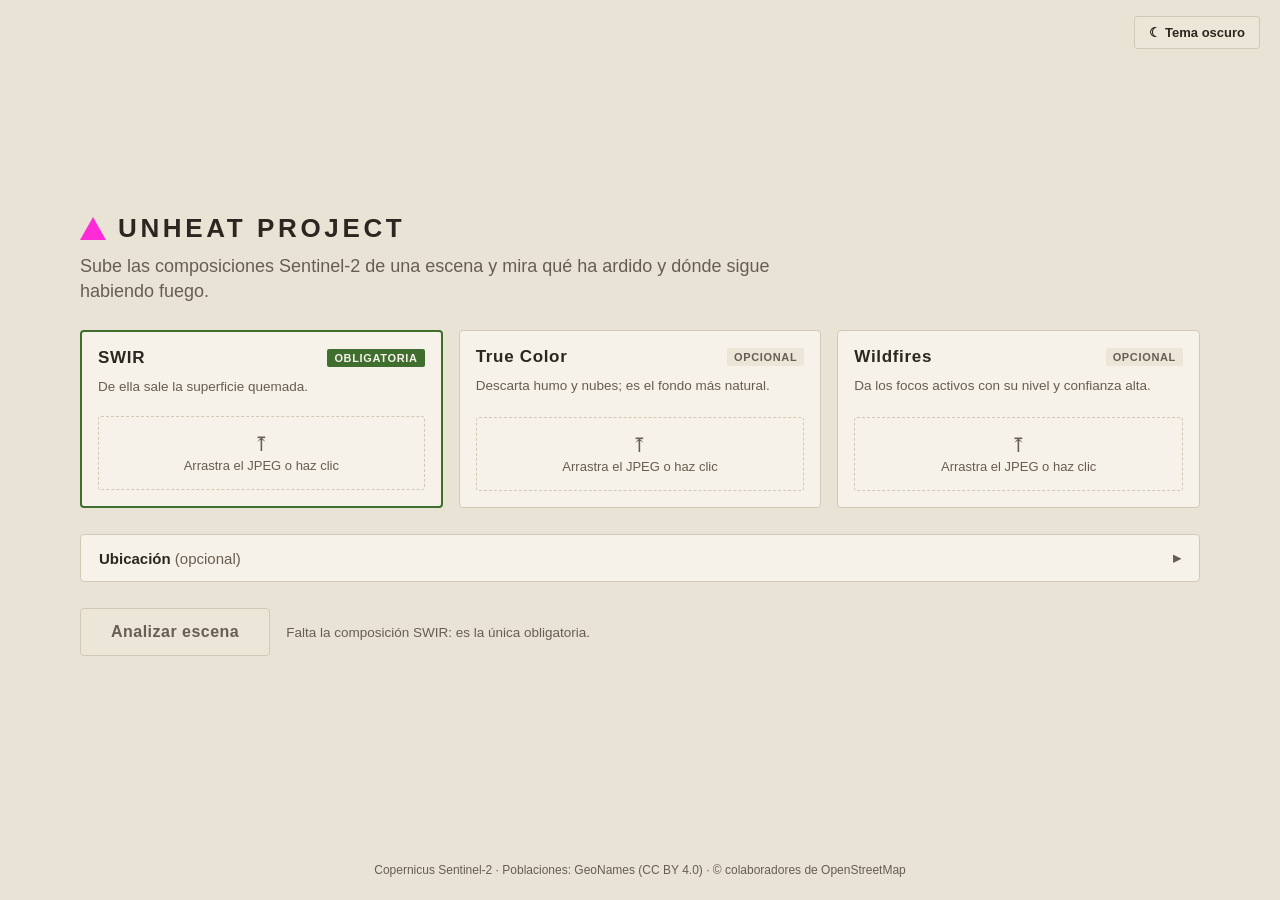
==== web/index.html @ 808d86a8 "Nueva escena y Análisis en curso con el diseño (#33) Tarjetas de composición con arrastrar y soltar," ====
<!doctype html>
<html lang="es" data-theme="dark">
  <head>
    <meta charset="utf-8" />
    <meta name="viewport" content="width=device-width, initial-scale=1" />
    <title>Unheat Project</title>
    <script>
      // Antes de pintar nada, para no dar un fogonazo del tema equivocado: el tema guardado
      // o, en la primera visita, el del sistema. theme.js lo cambia y lo recuerda.
      (function () {
        var theme = null;
        try {
          theme = localStorage.getItem("uh-theme");
        } catch (e) {}
        if (theme !== "light" && theme !== "dark") {
          theme = matchMedia("(prefers-color-scheme: light)").matches ? "light" : "dark";
        }
        document.documentElement.setAttribute("data-theme", theme);
      })();
    </script>
    <link rel="stylesheet" href="vendor/leaflet/leaflet.css" />
    <link rel="stylesheet" href="css/app.css" />
  </head>
  <body>
    <div id="app">
      <!-- ===== Nueva escena ===== -->
      <main id="screen-new" class="new">
        <div class="new__theme">
          <button type="button" class="btn" data-theme-toggle aria-label="Cambiar tema"></button>
        </div>
        <div class="new__col">
          <header>
            <div class="brand"><span class="brand__mark"></span><span class="brand__name">UNHEAT PROJECT</span></div>
            <p class="new__tagline">
              Sube las composiciones Sentinel‑2 de una escena y mira qué ha ardido y dónde sigue habiendo fuego.
            </p>
          </header>

          <form id="scene-form" class="new__form" novalidate>
            <section class="cards" aria-label="Composiciones">
              <div class="card-wrap" data-composite="swir">
                <div class="card card--req" role="button" tabindex="0" aria-describedby="card-swir-desc card-swir-error">
                  <div class="card__head"><span class="card__title">SWIR</span><span class="tag tag--req">Obligatoria</span></div>
                  <div id="card-swir-desc" class="card__desc">De ella sale la superficie quemada.</div>
                  <div class="card__drop"><span class="card__icon" aria-hidden="true">⤒</span><span>Arrastra el JPEG o haz clic</span></div>
                  <div class="card__file" hidden>
                    <img class="card__thumb" alt="" />
                    <div class="card__meta"><span class="card__name"></span><span class="card__size muted"></span></div>
                    <button type="button" class="btn btn--ghost card__remove">Quitar</button>
                  </div>
                </div>
                <input class="card__input" type="file" accept="image/*" tabindex="-1" aria-hidden="true" hidden />
                <div id="card-swir-error" class="field-error" hidden><b aria-hidden="true">✕</b><span></span></div>
              </div>
              <div class="card-wrap" data-composite="true_color">
                <div class="card" role="button" tabindex="0" aria-describedby="card-true_color-desc card-true_color-error">
                  <div class="card__head"><span class="card__title">True Color</span><span class="tag">Opcional</span></div>
                  <div id="card-true_color-desc" class="card__desc">Descarta humo y nubes; es el fondo más natural.</div>
                  <div class="card__drop"><span class="card__icon" aria-hidden="true">⤒</span><span>Arrastra el JPEG o haz clic</span></div>
                  <div class="card__file" hidden>
                    <img class="card__thumb" alt="" />
                    <div class="card__meta"><span class="card__name"></span><span class="card__size muted"></span></div>
                    <button type="button" class="btn btn--ghost card__remove">Quitar</button>
                  </div>
                </div>
                <input class="card__input" type="file" accept="image/*" tabindex="-1" aria-hidden="true" hidden />
                <div id="card-true_color-error" class="field-error" hidden><b aria-hidden="true">✕</b><span></span></div>
              </div>
              <div class="card-wrap" data-composite="wildfires">
                <div class="card" role="button" tabindex="0" aria-describedby="card-wildfires-desc card-wildfires-error">
                  <div class="card__head"><span class="card__title">Wildfires</span><span class="tag">Opcional</span></div>
                  <div id="card-wildfires-desc" class="card__desc">Da los focos activos con su nivel y confianza alta.</div>
                  <div class="card__drop"><span class="card__icon" aria-hidden="true">⤒</span><span>Arrastra el JPEG o haz clic</span></div>
                  <div class="card__file" hidden>
                    <img class="card__thumb" alt="" />
                    <div class="card__meta"><span class="card__name"></span><span class="card__size muted"></span></div>
                    <button type="button" class="btn btn--ghost card__remove">Quitar</button>
                  </div>
                </div>
                <input class="card__input" type="file" accept="image/*" tabindex="-1" aria-hidden="true" hidden />
                <div id="card-wildfires-error" class="field-error" hidden><b aria-hidden="true">✕</b><span></span></div>
              </div>
            </section>

            <section class="loc">
              <button type="button" id="loc-toggle" class="loc__toggle" aria-expanded="false" aria-controls="loc-body">
                <span>Ubicación <span class="muted loc__opt">(opcional)</span></span><span class="muted" aria-hidden="true">▸</span>
              </button>
              <div id="loc-body" class="loc__body" hidden>
                <div class="tabs" role="tablist" aria-label="Cómo aportar la ubicación">
                  <button type="button" id="loc-tab-geotiff" class="tab" role="tab" aria-selected="true" aria-controls="loc-geotiff" data-loc-tab="geotiff">Archivo GeoTIFF</button>
                  <button type="button" id="loc-tab-coords" class="tab" role="tab" aria-selected="false" aria-controls="loc-coords" tabindex="-1" data-loc-tab="coords">Coordenadas</button>
                </div>
                <div id="loc-geotiff" class="loc__tif" role="tabpanel" aria-labelledby="loc-tab-geotiff">
                  <div class="loc__row">
                    <button type="button" id="geotiff-pick" class="btn">Elegir archivo .tif</button>
                    <span id="geotiff-name" class="mono muted loc__file">Ningún archivo seleccionado</span>
                    <button type="button" id="geotiff-remove" class="btn btn--ghost" hidden>Quitar</button>
                    <input id="field-geotiff" name="geotiff" type="file" accept=".tif,.tiff,image/tiff" tabindex="-1" aria-hidden="true" hidden />
                  </div>
                  <div class="muted">El GeoTIFF del Copernicus Browser trae las coordenadas de la escena: se leen solas.</div>
                </div>
                <div id="loc-coords" class="loc__coords" role="tabpanel" aria-labelledby="loc-tab-coords" hidden>
                  <div class="rose">
                    <div></div>
                    <label>Norte (°)<input id="field-north" name="north" type="text" inputmode="decimal" autocomplete="off" spellcheck="false" aria-describedby="coord-error" /></label>
                    <div></div>
                    <label>Oeste (°)<input id="field-west" name="west" type="text" inputmode="decimal" autocomplete="off" spellcheck="false" aria-describedby="coord-error" /></label>
                    <div class="rose__box">escena</div>
                    <label>Este (°)<input id="field-east" name="east" type="text" inputmode="decimal" autocomplete="off" spellcheck="false" aria-describedby="coord-error" /></label>
                    <div></div>
                    <label>Sur (°)<input id="field-south" name="south" type="text" inputmode="decimal" autocomplete="off" spellcheck="false" aria-describedby="coord-error" /></label>
                    <div></div>
                  </div>
                  <div class="loc__help">
                    <div>WGS84, en grados decimales. Los JPEG no traen coordenadas; sin ellas también se puede analizar y situar la escena en el mapa después.</div>
                    <div id="coord-error" class="field-error" hidden><b aria-hidden="true">✕</b><span></span></div>
                  </div>
                </div>
              </div>
            </section>

            <div class="new__go">
              <div id="error" class="server-error" role="alert" hidden><b aria-hidden="true">✕</b><span></span></div>
              <div class="go">
                <button type="submit" id="analyse-button" class="btn btn--primary" disabled>Analizar escena</button>
                <span id="analyse-hint" class="muted">Falta la composición SWIR: es la única obligatoria.</span>
              </div>
            </div>
          </form>
        </div>
        <footer class="new__foot">
          Copernicus Sentinel‑2 · Poblaciones: GeoNames (CC BY 4.0) · © colaboradores de OpenStreetMap
        </footer>
      </main>

      <!-- ===== Análisis en curso ===== -->
      <main id="screen-load" class="load" role="status" hidden>
        <div class="brand"><span class="brand__mark"></span><span class="brand__name">UNHEAT PROJECT</span></div>
        <div class="load__box">
          <div class="load__title">
            <span id="progress-text"></span>
            <span id="progress-percent" class="mono"></span>
          </div>
          <div class="bar"><div id="progress-bar" class="bar__fill"></div></div>
          <div id="progress-note" class="muted" hidden>Puede tardar en imágenes grandes.</div>
        </div>
      </main>

      <!-- ===== Espacio de trabajo ===== -->
      <div id="screen-work" class="workspace" hidden>
        <header class="top">
          <div class="brand brand--sm"><span class="brand__mark"></span><span class="brand__name">UNHEAT PROJECT</span></div>
          <div id="scene-chips" class="chips" aria-label="Escena"></div>
          <button type="button" class="btn" data-theme-toggle aria-label="Cambiar tema"></button>
          <button type="button" id="new-scene" class="btn btn--outline">Nueva escena</button>
        </header>

        <div class="work">
          <div class="map">
            <div id="map" role="application" aria-label="Escena con las capas del análisis"></div>

            <section id="fit-panel" class="fit-panel" aria-labelledby="fit-title" hidden>
              <h2 id="fit-title">MODO ENCAJE</h2>
              <p>
                Arrastra el punto central para mover la imagen y las esquinas para estirarla, hasta que ríos y carreteras coincidan con el mapa.
              </p>
              <label for="fit-opacity">
                <span>Opacidad de la imagen SWIR</span>
                <input id="fit-opacity" type="range" min="10" max="100" value="55" />
              </label>
              <div class="fit-panel__btns">
                <button type="button" id="fit-done" class="btn btn--primary">Listo</button>
                <button type="button" id="fit-cancel" class="btn">Cancelar</button>
              </div>
            </section>

            <!-- Provisional: la ventana flotante «Fondo y capas» llega en su propio ticket. -->
            <section id="map-controls" class="float" aria-label="Fondo y capas">
              <div class="float__head"><span>Fondo y capas</span></div>
              <div class="float__body">
                <fieldset id="background-controls">
                  <legend class="float__label">Fondo</legend>
                </fieldset>

                <fieldset id="layer-controls">
                  <legend class="float__label">Capas</legend>
                </fieldset>

                <!-- Cada capa se distingue por color y por forma, nunca por rojo frente a verde. -->
                <ul class="legend" aria-label="Leyenda del visor">
                  <li><span class="swatch affected" aria-hidden="true"></span> Quemado · afectado</li>
                  <li><span class="swatch severely-affected" aria-hidden="true"></span> Quemado · muy afectado</li>
                  <li><span class="swatch perimeter" aria-hidden="true"></span> Perímetro</li>
                  <li>
                    <svg viewBox="0 0 12 12" width="16" height="16" aria-hidden="true">
                      <polygon points="6,0.7 11.3,11.3 0.7,11.3" fill="#ffa600" stroke="#ffa600" stroke-width="1.2" />
                    </svg>
                    Foco activo (Wildfires; más grande y oscuro, más nivel)
                  </li>
                  <li>
                    <svg viewBox="0 0 12 12" width="16" height="16" aria-hidden="true">
                      <polygon points="6,0.7 11.3,11.3 0.7,11.3" fill="none" stroke="#9bb4cc" stroke-width="2" stroke-dasharray="2 1.5" />
                    </svg>
                    Foco activo estimado desde la SWIR
                  </li>
                </ul>
              </div>
            </section>

            <p id="status" class="sr-only" aria-live="polite"></p>
          </div>

          <!-- Provisional: las pestañas Resumen / Zonas / Poblaciones llegan en sus tickets. -->
          <aside id="results" class="side" aria-label="Resultados">
            <div class="side__body">
              <div id="work-error" class="server-error" role="alert" hidden></div>

              <section class="res" aria-labelledby="summary-title">
                <h2 id="summary-title">Resumen de la escena</h2>
                <div id="georef-offer" class="geo-note" hidden>
                  <div>Las cifras están en píxeles. Sitúa la escena en el mapa para obtener hectáreas y poblaciones.</div>
                  <button type="button" id="fit-button" class="btn btn--primary">Situar en el mapa</button>
                </div>
                <div id="summary-facts"></div>
                <ul id="summary-warnings" class="notice" aria-label="Avisos" hidden></ul>
              </section>

              <section class="res" aria-labelledby="zones-title">
                <h2 id="zones-title">Zonas</h2>
                <p class="muted">Pasa el ratón por una zona del visor, o recórrelas aquí con las flechas del teclado.</p>
                <ul id="zone-list" class="zone-list" aria-labelledby="zones-title"></ul>
                <div id="zone-card" aria-live="polite"></div>
              </section>

              <section id="alerts-panel" class="res" aria-labelledby="alerts-title" hidden>
                <h2 id="alerts-title">Poblaciones cercanas y alertas</h2>
                <p id="alert-note" class="muted"></p>
                <ul id="alert-list" class="alert-list" aria-labelledby="alerts-title"></ul>
                <p class="muted">Datos de poblaciones: <a href="https://www.geonames.org/" target="_blank" rel="noopener noreferrer">GeoNames</a>, CC BY 4.0.</p>
              </section>
            </div>
          </aside>
        </div>
      </div>
    </div>

    <script src="vendor/leaflet/leaflet.js"></script>
    <script type="module" src="js/main.js"></script>
  </body>
</html>
---- web/vendor/leaflet/leaflet.css ----
/* required styles */

.leaflet-pane,
.leaflet-tile,
.leaflet-marker-icon,
.leaflet-marker-shadow,
.leaflet-tile-container,
.leaflet-pane > svg,
.leaflet-pane > canvas,
.leaflet-zoom-box,
.leaflet-image-layer,
.leaflet-layer {
	position: absolute;
	left: 0;
	top: 0;
	}
.leaflet-container {
	overflow: hidden;
	}
.leaflet-tile,
.leaflet-marker-icon,
.leaflet-marker-shadow {
	-webkit-user-select: none;
	   -moz-user-select: none;
	        user-select: none;
	  -webkit-user-drag: none;
	}
/* Prevents IE11 from highlighting tiles in blue */
.leaflet-tile::selection {
	background: transparent;
}
/* Safari renders non-retina tile on retina better with this, but Chrome is worse */
.leaflet-safari .leaflet-tile {
	image-rendering: -webkit-optimize-contrast;
	}
/* hack that prevents hw layers "stretching" when loading new tiles */
.leaflet-safari .leaflet-tile-container {
	width: 1600px;
	height: 1600px;
	-webkit-transform-origin: 0 0;
	}
.leaflet-marker-icon,
.leaflet-marker-shadow {
	display: block;
	}
/* .leaflet-container svg: reset svg max-width decleration shipped in Joomla! (joomla.org) 3.x */
/* .leaflet-container img: map is broken in FF if you have max-width: 100% on tiles */
.leaflet-container .leaflet-overlay-pane svg {
	max-width: none !important;
	max-height: none !important;
	}
.leaflet-container .leaflet-marker-pane img,
.leaflet-container .leaflet-shadow-pane img,
.leaflet-container .leaflet-tile-pane img,
.leaflet-container img.leaflet-image-layer,
.leaflet-container .leaflet-tile {
	max-width: none !important;
	max-height: none !important;
	width: auto;
	padding: 0;
	}

.leaflet-container img.leaflet-tile {
	/* See: https://bugs.chromium.org/p/chromium/issues/detail?id=600120 */
	mix-blend-mode: plus-lighter;
}

.leaflet-container.leaflet-touch-zoom {
	-ms-touch-action: pan-x pan-y;
	touch-action: pan-x pan-y;
	}
.leaflet-container.leaflet-touch-drag {
	-ms-touch-action: pinch-zoom;
	/* Fallback for FF which doesn't support pinch-zoom */
	touch-action: none;
	touch-action: pinch-zoom;
}
.leaflet-container.leaflet-touch-drag.leaflet-touch-zoom {
	-ms-touch-action: none;
	touch-action: none;
}
.leaflet-container {
	-webkit-tap-highlight-color: transparent;
}
.leaflet-container a {
	-webkit-tap-highlight-color: rgba(51, 181, 229, 0.4);
}
.leaflet-tile {
	filter: inherit;
	visibility: hidden;
	}
.leaflet-tile-loaded {
	visibility: inherit;
	}
.leaflet-zoom-box {
	width: 0;
	height: 0;
	-moz-box-sizing: border-box;
	     box-sizing: border-box;
	z-index: 800;
	}
/* workaround for https://bugzilla.mozilla.org/show_bug.cgi?id=888319 */
.leaflet-overlay-pane svg {
	-moz-user-select: none;
	}

.leaflet-pane         { z-index: 400; }

.leaflet-tile-pane    { z-index: 200; }
.leaflet-overlay-pane { z-index: 400; }
.leaflet-shadow-pane  { z-index: 500; }
.leaflet-marker-pane  { z-index: 600; }
.leaflet-tooltip-pane   { z-index: 650; }
.leaflet-popup-pane   { z-index: 700; }

.leaflet-map-pane canvas { z-index: 100; }
.leaflet-map-pane svg    { z-index: 200; }

.leaflet-vml-shape {
	width: 1px;
	height: 1px;
	}
.lvml {
	behavior: url(#default#VML);
	display: inline-block;
	position: absolute;
	}


/* control positioning */

.leaflet-control {
	position: relative;
	z-index: 800;
	pointer-events: visiblePainted; /* IE 9-10 doesn't have auto */
	pointer-events: auto;
	}
.leaflet-top,
.leaflet-bottom {
	position: absolute;
	z-index: 1000;
	pointer-events: none;
	}
.leaflet-top {
	top: 0;
	}
.leaflet-right {
	right: 0;
	}
.leaflet-bottom {
	bottom: 0;
	}
.leaflet-left {
	left: 0;
	}
.leaflet-control {
	float: left;
	clear: both;
	}
.leaflet-right .leaflet-control {
	float: right;
	}
.leaflet-top .leaflet-control {
	margin-top: 10px;
	}
.leaflet-bottom .leaflet-control {
	margin-bottom: 10px;
	}
.leaflet-left .leaflet-control {
	margin-left: 10px;
	}
.leaflet-right .leaflet-control {
	margin-right: 10px;
	}


/* zoom and fade animations */

.leaflet-fade-anim .leaflet-popup {
	opacity: 0;
	-webkit-transition: opacity 0.2s linear;
	   -moz-transition: opacity 0.2s linear;
	        transition: opacity 0.2s linear;
	}
.leaflet-fade-anim .leaflet-map-pane .leaflet-popup {
	opacity: 1;
	}
.leaflet-zoom-animated {
	-webkit-transform-origin: 0 0;
	    -ms-transform-origin: 0 0;
	        transform-origin: 0 0;
	}
svg.leaflet-zoom-animated {
	will-change: transform;
}

.leaflet-zoom-anim .leaflet-zoom-animated {
	-webkit-transition: -webkit-transform 0.25s cubic-bezier(0,0,0.25,1);
	   -moz-transition:    -moz-transform 0.25s cubic-bezier(0,0,0.25,1);
	        transition:         transform 0.25s cubic-bezier(0,0,0.25,1);
	}
.leaflet-zoom-anim .leaflet-tile,
.leaflet-pan-anim .leaflet-tile {
	-webkit-transition: none;
	   -moz-transition: none;
	        transition: none;
	}

.leaflet-zoom-anim .leaflet-zoom-hide {
	visibility: hidden;
	}


/* cursors */

.leaflet-interactive {
	cursor: pointer;
	}
.leaflet-grab {
	cursor: -webkit-grab;
	cursor:    -moz-grab;
	cursor:         grab;
	}
.leaflet-crosshair,
.leaflet-crosshair .leaflet-interactive {
	cursor: crosshair;
	}
.leaflet-popup-pane,
.leaflet-control {
	cursor: auto;
	}
.leaflet-dragging .leaflet-grab,
.leaflet-dragging .leaflet-grab .leaflet-interactive,
.leaflet-dragging .leaflet-marker-draggable {
	cursor: move;
	cursor: -webkit-grabbing;
	cursor:    -moz-grabbing;
	cursor:         grabbing;
	}

/* marker & overlays interactivity */
.leaflet-marker-icon,
.leaflet-marker-shadow,
.leaflet-image-layer,
.leaflet-pane > svg path,
.leaflet-tile-container {
	pointer-events: none;
	}

.leaflet-marker-icon.leaflet-interactive,
.leaflet-image-layer.leaflet-interactive,
.leaflet-pane > svg path.leaflet-interactive,
svg.leaflet-image-layer.leaflet-interactive path {
	pointer-events: visiblePainted; /* IE 9-10 doesn't have auto */
	pointer-events: auto;
	}

/* visual tweaks */

.leaflet-container {
	background: #ddd;
	outline-offset: 1px;
	}
.leaflet-container a {
	color: #0078A8;
	}
.leaflet-zoom-box {
	border: 2px dotted #38f;
	background: rgba(255,255,255,0.5);
	}


/* general typography */
.leaflet-container {
	font-family: "Helvetica Neue", Arial, Helvetica, sans-serif;
	font-size: 12px;
	font-size: 0.75rem;
	line-height: 1.5;
	}


/* general toolbar styles */

.leaflet-bar {
	box-shadow: 0 1px 5px rgba(0,0,0,0.65);
	border-radius: 4px;
	}
.leaflet-bar a {
	background-color: #fff;
	border-bottom: 1px solid #ccc;
	width: 26px;
	height: 26px;
	line-height: 26px;
	display: block;
	text-align: center;
	text-decoration: none;
	color: black;
	}
.leaflet-bar a,
.leaflet-control-layers-toggle {
	background-position: 50% 50%;
	background-repeat: no-repeat;
	display: block;
	}
.leaflet-bar a:hover,
.leaflet-bar a:focus {
	background-color: #f4f4f4;
	}
.leaflet-bar a:first-child {
	border-top-left-radius: 4px;
	border-top-right-radius: 4px;
	}
.leaflet-bar a:last-child {
	border-bottom-left-radius: 4px;
	border-bottom-right-radius: 4px;
	border-bottom: none;
	}
.leaflet-bar a.leaflet-disabled {
	cursor: default;
	background-color: #f4f4f4;
	color: #bbb;
	}

.leaflet-touch .leaflet-bar a {
	width: 30px;
	height: 30px;
	line-height: 30px;
	}
.leaflet-touch .leaflet-bar a:first-child {
	border-top-left-radius: 2px;
	border-top-right-radius: 2px;
	}
.leaflet-touch .leaflet-bar a:last-child {
	border-bottom-left-radius: 2px;
	border-bottom-right-radius: 2px;
	}

/* zoom control */

.leaflet-control-zoom-in,
.leaflet-control-zoom-out {
	font: bold 18px 'Lucida Console', Monaco, monospace;
	text-indent: 1px;
	}

.leaflet-touch .leaflet-control-zoom-in, .leaflet-touch .leaflet-control-zoom-out  {
	font-size: 22px;
	}


/* layers control */

.leaflet-control-layers {
	box-shadow: 0 1px 5px rgba(0,0,0,0.4);
	background: #fff;
	border-radius: 5px;
	}
.leaflet-control-layers-toggle {
	background-image: url(images/layers.png);
	width: 36px;
	height: 36px;
	}
.leaflet-retina .leaflet-control-layers-toggle {
	background-image: url(images/layers-2x.png);
	background-size: 26px 26px;
	}
.leaflet-touch .leaflet-control-layers-toggle {
	width: 44px;
	height: 44px;
	}
.leaflet-control-layers .leaflet-control-layers-list,
.leaflet-control-layers-expanded .leaflet-control-layers-toggle {
	display: none;
	}
.leaflet-control-layers-expanded .leaflet-control-layers-list {
	display: block;
	position: relative;
	}
.leaflet-control-layers-expanded {
	padding: 6px 10px 6px 6px;
	color: #333;
	background: #fff;
	}
.leaflet-control-layers-scrollbar {
	overflow-y: scroll;
	overflow-x: hidden;
	padding-right: 5px;
	}
.leaflet-control-layers-selector {
	margin-top: 2px;
	position: relative;
	top: 1px;
	}
.leaflet-control-layers label {
	display: block;
	font-size: 13px;
	font-size: 1.08333em;
	}
.leaflet-control-layers-separator {
	height: 0;
	border-top: 1px solid #ddd;
	margin: 5px -10px 5px -6px;
	}

/* Default icon URLs */
.leaflet-default-icon-path { /* used only in path-guessing heuristic, see L.Icon.Default */
	background-image: url(images/marker-icon.png);
	}


/* attribution and scale controls */

.leaflet-container .leaflet-control-attribution {
	background: #fff;
	background: rgba(255, 255, 255, 0.8);
	margin: 0;
	}
.leaflet-control-attribution,
.leaflet-control-scale-line {
	padding: 0 5px;
	color: #333;
	line-height: 1.4;
	}
.leaflet-control-attribution a {
	text-decoration: none;
	}
.leaflet-control-attribution a:hover,
.leaflet-control-attribution a:focus {
	text-decoration: underline;
	}
.leaflet-attribution-flag {
	display: inline !important;
	vertical-align: baseline !important;
	width: 1em;
	height: 0.6669em;
	}
.leaflet-left .leaflet-control-scale {
	margin-left: 5px;
	}
.leaflet-bottom .leaflet-control-scale {
	margin-bottom: 5px;
	}
.leaflet-control-scale-line {
	border: 2px solid #777;
	border-top: none;
	line-height: 1.1;
	padding: 2px 5px 1px;
	white-space: nowrap;
	-moz-box-sizing: border-box;
	     box-sizing: border-box;
	background: rgba(255, 255, 255, 0.8);
	text-shadow: 1px 1px #fff;
	}
.leaflet-control-scale-line:not(:first-child) {
	border-top: 2px solid #777;
	border-bottom: none;
	margin-top: -2px;
	}
.leaflet-control-scale-line:not(:first-child):not(:last-child) {
	border-bottom: 2px solid #777;
	}

.leaflet-touch .leaflet-control-attribution,
.leaflet-touch .leaflet-control-layers,
.leaflet-touch .leaflet-bar {
	box-shadow: none;
	}
.leaflet-touch .leaflet-control-layers,
.leaflet-touch .leaflet-bar {
	border: 2px solid rgba(0,0,0,0.2);
	background-clip: padding-box;
	}


/* popup */

.leaflet-popup {
	position: absolute;
	text-align: center;
	margin-bottom: 20px;
	}
.leaflet-popup-content-wrapper {
	padding: 1px;
	text-align: left;
	border-radius: 12px;
	}
.leaflet-popup-content {
	margin: 13px 24px 13px 20px;
	line-height: 1.3;
	font-size: 13px;
	font-size: 1.08333em;
	min-height: 1px;
	}
.leaflet-popup-content p {
	margin: 17px 0;
	margin: 1.3em 0;
	}
.leaflet-popup-tip-container {
	width: 40px;
	height: 20px;
	position: absolute;
	left: 50%;
	margin-top: -1px;
	margin-left: -20px;
	overflow: hidden;
	pointer-events: none;
	}
.leaflet-popup-tip {
	width: 17px;
	height: 17px;
	padding: 1px;

	margin: -10px auto 0;
	pointer-events: auto;

	-webkit-transform: rotate(45deg);
	   -moz-transform: rotate(45deg);
	    -ms-transform: rotate(45deg);
	        transform: rotate(45deg);
	}
.leaflet-popup-content-wrapper,
.leaflet-popup-tip {
	background: white;
	color: #333;
	box-shadow: 0 3px 14px rgba(0,0,0,0.4);
	}
.leaflet-container a.leaflet-popup-close-button {
	position: absolute;
	top: 0;
	right: 0;
	border: none;
	text-align: center;
	width: 24px;
	height: 24px;
	font: 16px/24px Tahoma, Verdana, sans-serif;
	color: #757575;
	text-decoration: none;
	background: transparent;
	}
.leaflet-container a.leaflet-popup-close-button:hover,
.leaflet-container a.leaflet-popup-close-button:focus {
	color: #585858;
	}
.leaflet-popup-scrolled {
	overflow: auto;
	}

.leaflet-oldie .leaflet-popup-content-wrapper {
	-ms-zoom: 1;
	}
.leaflet-oldie .leaflet-popup-tip {
	width: 24px;
	margin: 0 auto;

	-ms-filter: "progid:DXImageTransform.Microsoft.Matrix(M11=0.70710678, M12=0.70710678, M21=-0.70710678, M22=0.70710678)";
	filter: progid:DXImageTransform.Microsoft.Matrix(M11=0.70710678, M12=0.70710678, M21=-0.70710678, M22=0.70710678);
	}

.leaflet-oldie .leaflet-control-zoom,
.leaflet-oldie .leaflet-control-layers,
.leaflet-oldie .leaflet-popup-content-wrapper,
.leaflet-oldie .leaflet-popup-tip {
	border: 1px solid #999;
	}


/* div icon */

.leaflet-div-icon {
	background: #fff;
	border: 1px solid #666;
	}


/* Tooltip */
/* Base styles for the element that has a tooltip */
.leaflet-tooltip {
	position: absolute;
	padding: 6px;
	background-color: #fff;
	border: 1px solid #fff;
	border-radius: 3px;
	color: #222;
	white-space: nowrap;
	-webkit-user-select: none;
	-moz-user-select: none;
	-ms-user-select: none;
	user-select: none;
	pointer-events: none;
	box-shadow: 0 1px 3px rgba(0,0,0,0.4);
	}
.leaflet-tooltip.leaflet-interactive {
	cursor: pointer;
	pointer-events: auto;
	}
.leaflet-tooltip-top:before,
.leaflet-tooltip-bottom:before,
.leaflet-tooltip-left:before,
.leaflet-tooltip-right:before {
	position: absolute;
	pointer-events: none;
	border: 6px solid transparent;
	background: transparent;
	content: "";
	}

/* Directions */

.leaflet-tooltip-bottom {
	margin-top: 6px;
}
.leaflet-tooltip-top {
	margin-top: -6px;
}
.leaflet-tooltip-bottom:before,
.leaflet-tooltip-top:before {
	left: 50%;
	margin-left: -6px;
	}
.leaflet-tooltip-top:before {
	bottom: 0;
	margin-bottom: -12px;
	border-top-color: #fff;
	}
.leaflet-tooltip-bottom:before {
	top: 0;
	margin-top: -12px;
	margin-left: -6px;
	border-bottom-color: #fff;
	}
.leaflet-tooltip-left {
	margin-left: -6px;
}
.leaflet-tooltip-right {
	margin-left: 6px;
}
.leaflet-tooltip-left:before,
.leaflet-tooltip-right:before {
	top: 50%;
	margin-top: -6px;
	}
.leaflet-tooltip-left:before {
	right: 0;
	margin-right: -12px;
	border-left-color: #fff;
	}
.leaflet-tooltip-right:before {
	left: 0;
	margin-left: -12px;
	border-right-color: #fff;
	}

/* Printing */

@media print {
	/* Prevent printers from removing background-images of controls. */
	.leaflet-control {
		-webkit-print-color-adjust: exact;
		print-color-adjust: exact;
		}
	}
---- web/css/app.css ----
/* Unheat Project · hoja de estilos (docs/design/styles.css, sin la barra de maqueta ni la
   especificación). Sin frameworks. Tokens en :root; tema claro con [data-theme="light"]. */
:root, [data-theme="dark"] {
  --bg:#1d1b18; --panel:#282521; --panel2:#312d28; --line:#443f38;
  --tx:#ede7dc; --mu:#b3a999;
  --ac:#9ccb8a; --acink:#13200e;
  --warn:#e3ac5e; --ok:#93cb9d; --dg:#ec8670;
  --dgi:#2b130c; --warni:#2a1a05; --oki:#0f2415;
  --nogeo:#24211e; --grid:#302c27; --basemap:#3b3832; --water:#425b60; --road:#6d675b; --road2:#59554b;
  --tip:#efe9de; --tipx:#26231f;
  --shadow:0 8px 28px rgba(0,0,0,.4);
}
[data-theme="light"] {
  --bg:#e9e3d6; --panel:#f6f2e9; --panel2:#ece6d8; --line:#d2c8b6;
  --tx:#2b261f; --mu:#675d50;
  --ac:#3f6e2f; --acink:#f6f2e9;
  --warn:#8a5712; --ok:#2e6a45; --dg:#a63f2a;
  --dgi:#fff; --warni:#fff; --oki:#fff;
  --nogeo:#ddd6c6; --grid:#cec5b3; --basemap:#e5dfce; --water:#b3cbcd; --road:#f6f1e4; --road2:#e9d8a6;
  --tip:#2c2721; --tipx:#f4efe4;
  --shadow:0 8px 24px rgba(20,30,40,.16);
}
:root {
  /* tipografía */
  --f:"Segoe UI","Helvetica Neue",Helvetica,Arial,sans-serif;
  --m:ui-monospace,"SF Mono",Consolas,monospace;
  /* radios y espaciado */
  --r1:2px; --r2:3px; --r3:4px;
  --s1:4px; --s2:8px; --s3:12px; --s4:16px; --s5:24px; --s6:32px;
  /* capas del mapa (iguales en ambos temas) */
  --burn-a:#c1a6f0; --burn-m:#5a2b94; --burn-stripe:#e9dfff;
  --foc:#ff2bd6; --perim:#fff; --perim-hover:#00e5ff; --perim-sel:#ffe600; --casing:#000;
}
* { box-sizing:border-box; }
html, body { margin:0; height:100%; }
body { background:var(--bg); color:var(--tx); font:14px var(--f); overflow:hidden; }
a { color:var(--ac); } a:hover { color:var(--tx); }
button, select, input { font-family:inherit; color:inherit; }
button { cursor:pointer; }
button:focus-visible, [tabindex]:focus-visible, select:focus-visible, input:focus-visible { outline:2px solid var(--ac); outline-offset:2px; }
.sr-only { position:absolute; width:1px; height:1px; overflow:hidden; clip:rect(0 0 0 0); }
.mono { font-family:var(--m); }
.muted { color:var(--mu); }
.num { font-variant-numeric:tabular-nums; }


/* botones */
.btn { padding:8px 14px; border-radius:var(--r2); border:1px solid var(--line); background:var(--panel2); color:var(--tx); font:600 13px var(--f); white-space:nowrap; }
.btn--primary { background:var(--ac); color:var(--acink); border-color:var(--ac); font-weight:700; }
.btn--outline { background:transparent; border-color:var(--ac); color:var(--ac); font-weight:700; }
.btn--ghost { background:transparent; }
.btn[disabled] { background:var(--panel2); color:var(--mu); border-color:var(--line); cursor:not-allowed; }

/* marca */
.brand { display:flex; align-items:center; gap:12px; }
.brand__mark { width:0; height:0; border-left:13px solid transparent; border-right:13px solid transparent; border-bottom:23px solid var(--foc); }
.brand__name { font:700 26px var(--f); letter-spacing:.14em; white-space:nowrap; }
.brand--sm { gap:9px; } .brand--sm .brand__mark { border-left-width:8px; border-right-width:8px; border-bottom-width:14px; } .brand--sm .brand__name { font-size:14px; }

/* etiquetas de estado */
.tag { display:inline-block; font:700 11px var(--f); letter-spacing:.06em; text-transform:uppercase; padding:3px 7px; border-radius:var(--r1); white-space:nowrap; background:var(--panel2); color:var(--mu); }
.tag--alta { background:var(--dg); color:var(--dgi); }
.tag--media, .tag--baja { background:var(--warn); color:var(--warni); }
.tag--vigilancia, .tag--req { background:var(--ac); color:var(--acink); }
.tag--ok { background:var(--ok); color:var(--oki); }

/* ⓘ */
.info { display:inline-flex; }
.info__btn { flex:none; width:18px; height:18px; padding:0; border-radius:50%; border:1px solid var(--mu); background:transparent; color:var(--mu); font:italic 700 11px serif; cursor:help; }
.info__tip { display:none; position:absolute; z-index:30; left:0; right:0; top:calc(100% + 2px); padding:10px 12px; border-radius:var(--r2); background:var(--tip); color:var(--tipx); font-size:12.5px; line-height:1.45; box-shadow:var(--shadow); font-weight:400; text-transform:none; letter-spacing:0; }
.info:hover .info__tip, .info:focus-within .info__tip { display:block; }

/* ===== Nueva escena ===== */
.new { flex:1; overflow:auto; display:flex; flex-direction:column; align-items:center; padding:36px 32px 20px; position:relative; }
.new__theme { position:absolute; top:16px; right:20px; }
.new__col { width:100%; max-width:1120px; display:flex; flex-direction:column; gap:26px; margin:auto 0; }
.new__tagline { font-size:18px; color:var(--mu); max-width:720px; line-height:1.4; text-wrap:pretty; margin:10px 0 0; }
.cards { display:grid; grid-template-columns:repeat(3,minmax(0,1fr)); gap:16px; }
.card-wrap { display:flex; flex-direction:column; gap:10px; }
.card { min-height:178px; display:flex; flex-direction:column; gap:10px; padding:16px; border-radius:var(--r3); background:var(--panel); border:1.5px solid var(--line); cursor:pointer; }
.card:hover, .card.is-drag { border-color:var(--ac); border-style:dashed; }
.card--req { border:2px solid var(--ac); }
.card--err { border-color:var(--dg); }
.card__head { display:flex; justify-content:space-between; align-items:center; gap:8px; }
.card__title { font:700 17px var(--f); letter-spacing:.04em; }
.card__desc { color:var(--mu); font-size:13.5px; line-height:1.4; }
.card__drop { margin-top:auto; height:74px; display:flex; flex-direction:column; align-items:center; justify-content:center; gap:4px; border:1.5px dashed var(--line); border-radius:var(--r2); color:var(--mu); font-size:13px; }
.card__file { margin-top:auto; display:flex; gap:12px; align-items:center; }
.card__thumb { width:64px; height:48px; flex:none; border-radius:var(--r2); border:1px solid var(--line); }
.card__meta { display:flex; flex-direction:column; gap:4px; min-width:0; flex:1; font:12px var(--m); }
.card__meta span:first-child { overflow:hidden; text-overflow:ellipsis; white-space:nowrap; }
.field-error { color:var(--dg); font-size:13px; display:flex; gap:6px; }
.loc { border:1px solid var(--line); border-radius:var(--r3); background:var(--panel); }
.loc__toggle { width:100%; display:flex; align-items:center; justify-content:space-between; padding:14px 18px; background:transparent; border:0; font:600 15px var(--f); text-align:left; }
.loc__body { padding:0 18px 18px; display:flex; flex-direction:column; gap:14px; }
.tabs { display:flex; gap:4px; border-bottom:1px solid var(--line); }
.tab { padding:9px 16px; background:transparent; border:0; border-bottom:3px solid transparent; color:var(--mu); font:600 14px var(--f); margin-bottom:-1px; }
.tab[aria-selected="true"] { border-bottom-color:var(--ac); color:var(--tx); }
.loc__tif { display:flex; flex-direction:column; gap:10px; }
.loc__row { display:flex; align-items:center; gap:12px; }
.rose { display:grid; grid-template-columns:130px 150px 130px; grid-template-rows:auto 84px auto; gap:8px; align-items:center; justify-items:center; }
.rose label { display:flex; flex-direction:column; gap:3px; font-size:12px; color:var(--mu); }
.rose input { width:100%; padding:8px 10px; border-radius:var(--r2); border:1px solid var(--line); background:var(--panel2); font:14px var(--m); }
.rose input.is-bad { border-color:var(--dg); }
.rose__box { width:100%; height:100%; border:2px dashed var(--ac); border-radius:var(--r2); display:flex; align-items:center; justify-content:center; font:11px var(--m); color:var(--mu); }
.loc__coords { display:flex; gap:28px; align-items:center; flex-wrap:wrap; }
.loc__help { flex:1; min-width:260px; display:flex; flex-direction:column; gap:10px; color:var(--mu); font-size:13.5px; line-height:1.45; }
.server-error { width:100%; border:1px solid var(--dg); background:color-mix(in oklab,var(--dg) 12%,transparent); border-radius:var(--r3); padding:12px 16px; display:flex; gap:10px; }
.go { display:flex; align-items:center; gap:16px; }
.go .btn { padding:14px 30px; font-size:16px; letter-spacing:.03em; border-radius:var(--r3); }
.new__foot { margin-top:28px; font-size:12px; color:var(--mu); text-align:center; line-height:1.6; }

/* ===== Análisis ===== */
.load { flex:1; display:flex; flex-direction:column; align-items:center; justify-content:center; gap:26px; }
.load__box { width:460px; display:flex; flex-direction:column; gap:12px; }
.load__title { display:flex; justify-content:space-between; font-size:17px; font-weight:600; }
.bar { height:8px; border-radius:var(--r2); background:var(--panel2); border:1px solid var(--line); overflow:hidden; position:relative; }
.bar__fill { height:100%; background:var(--ac); transition:width .12s linear; }
.bar__slide { position:absolute; top:0; bottom:0; width:30%; background:var(--ac); animation:uhslide 1.4s ease-in-out infinite; }
@keyframes uhslide { 0% { transform:translateX(-100%); } 100% { transform:translateX(350%); } }

/* ===== Espacio de trabajo ===== */
.top { flex:none; min-height:50px; display:flex; flex-wrap:wrap; align-items:center; gap:6px 14px; padding:0 14px; background:var(--panel); border-bottom:1px solid var(--line); }
.chips { display:flex; flex-wrap:wrap; gap:4px 0; align-items:center; flex:1 1 360px; min-width:0; padding:6px 0; }
.chip { white-space:nowrap; font:12.5px var(--m); padding:0 12px; border-left:1px solid var(--line); color:var(--mu); }
.chip--tx { color:var(--tx); } .chip--ac { color:var(--ac); } .chip--warn { color:var(--warn); }
.work { flex:1; display:flex; min-height:0; }
.map { flex:1; min-width:0; position:relative; overflow:hidden; background:var(--nogeo); }
.map__attr { position:absolute; right:6px; bottom:4px; font-size:11px; background:rgba(255,255,255,.8); color:#333; padding:2px 8px; border-radius:var(--r1); }
.map__note { position:absolute; left:50%; bottom:6px; transform:translateX(-50%); font:11px var(--m); color:var(--mu); }
.map__empty { position:absolute; left:50%; top:18px; transform:translateX(-50%); padding:8px 16px; border-radius:var(--r2); background:var(--panel); border:1px solid var(--line); font-size:13.5px; color:var(--mu); }
.map-tip { position:fixed; z-index:50; pointer-events:none; padding:6px 10px; border-radius:var(--r2); background:var(--tip); color:var(--tipx); font:600 12.5px var(--f); box-shadow:var(--shadow); white-space:nowrap; }

/* control flotante (abajo izquierda) */
.float-btn { position:absolute; left:12px; bottom:12px; padding:9px 14px; border-radius:var(--r2); border:1px solid var(--line); background:var(--panel); font:600 13.5px var(--f); box-shadow:var(--shadow); }
.float { position:absolute; left:12px; bottom:12px; width:330px; max-height:calc(100% - 24px); display:flex; flex-direction:column; background:var(--panel); border:1px solid var(--line); border-radius:var(--r3); box-shadow:var(--shadow); overflow:hidden; }
.float__head { flex:none; display:flex; justify-content:space-between; align-items:center; padding:12px 16px 8px; font:600 16px var(--f); }
.float__close { background:transparent; border:0; color:var(--mu); font-size:15px; padding:2px 6px; }
.float__body { padding:2px 16px 16px; display:flex; flex-direction:column; gap:14px; overflow-y:auto; }
.float__label { font-size:12px; color:var(--mu); }
.seg { display:flex; gap:4px; margin-top:6px; }
.seg button { flex:1; padding:7px 4px; border-radius:var(--r2); font:600 12.5px var(--f); border:1px solid var(--line); background:var(--panel2); }
.seg button[aria-checked="true"] { border-color:var(--ac); background:var(--ac); color:var(--acink); }
.layer { display:flex; flex-direction:column; gap:3px; margin-top:10px; }
.layer.is-off { opacity:.55; }
.layer__row { display:flex; align-items:center; gap:10px; }
.layer__name { flex:1; font-size:13.5px; }
.layer__note { font-size:11.5px; color:var(--mu); margin-left:44px; }
.switch { flex:none; width:34px; height:20px; padding:0; border-radius:10px; position:relative; border:1px solid var(--mu); background:transparent; }
.switch::after { content:""; position:absolute; top:2px; left:2px; width:14px; height:14px; border-radius:50%; background:var(--mu); transition:left .15s; }
.switch[aria-checked="true"] { border-color:var(--ac); background:var(--ac); }
.switch[aria-checked="true"]::after { left:16px; background:var(--acink); }
.switch:disabled { cursor:not-allowed; }
.sw-burn { width:26px; height:14px; border-radius:var(--r1); background:var(--burn-a); opacity:.75; }
.sw-sev { display:flex; gap:3px; } .sw-sev i { width:20px; height:14px; border-radius:var(--r1); background:var(--burn-a); opacity:.75; } .sw-sev i + i { background:repeating-linear-gradient(45deg,var(--burn-m) 0 4px,var(--burn-stripe) 4px 6px); opacity:1; }
.sw-per { width:30px; border-top:3px solid var(--tx); }
.sw-foc { display:flex; gap:4px; align-items:flex-end; }

/* encaje */
.fit-panel { position:absolute; left:12px; top:12px; width:360px; display:flex; flex-direction:column; gap:14px; padding:16px; background:var(--panel); border:1px solid var(--ac); border-radius:var(--r3); box-shadow:var(--shadow); }
.fit-panel h2 { margin:0; font:700 13px var(--f); color:var(--ac); }
.fit-panel p { margin:0; font-size:14px; line-height:1.5; text-wrap:pretty; }
.fit-panel label { display:flex; flex-direction:column; gap:6px; font-size:12.5px; color:var(--mu); }
.fit-panel label span { display:flex; justify-content:space-between; }
.fit-panel input[type=range] { accent-color:var(--ac); }
.fit-panel__btns { display:flex; gap:10px; } .fit-panel__btns .btn:first-child { flex:1; padding:10px; font-size:14px; }

/* columna derecha */
.side { flex:none; width:400px; display:flex; flex-direction:column; background:var(--panel); border-left:1px solid var(--line); min-height:0; }
.side__tabs { flex:none; display:flex; border-bottom:1px solid var(--line); }
.side__tabs button { flex:1; padding:14px 4px; border:0; border-bottom:3px solid transparent; background:transparent; color:var(--mu); font:600 14px var(--f); white-space:nowrap; }
.side__tabs button[aria-selected="true"] { border-bottom-color:var(--ac); background:var(--panel2); color:var(--tx); }
.side__tabs small { font:12px var(--m); color:var(--mu); }
.side__body { flex:1; overflow-y:auto; min-height:0; }
.res { padding:18px 18px 24px; display:flex; flex-direction:column; gap:6px; }
.res h2 { margin:0; font:700 21px/1.25 var(--f); text-wrap:balance; }
.res__prov { font:12.5px var(--m); color:var(--mu); } .res__prov.is-warn { color:var(--warn); }
.notice { margin-top:10px; background:color-mix(in oklab,var(--warn) 14%,transparent); border-radius:var(--r1); padding:10px 12px; font-size:13px; line-height:1.45; display:flex; flex-direction:column; gap:6px; }
.geo-note { margin-top:10px; display:flex; flex-direction:column; gap:10px; font-size:13px; line-height:1.45; color:var(--mu); }
.rows { margin-top:12px; border-top:1px solid var(--line); }
.fact { position:relative; padding:11px 0; border-bottom:1px solid var(--line); display:flex; flex-direction:column; gap:3px; }
.fact.is-na { opacity:.8; }
.fact__head { display:flex; align-items:center; justify-content:space-between; gap:6px; font-size:12.5px; color:var(--mu); }
.fact__val { font:600 16px/1.25 var(--f); font-variant-numeric:tabular-nums; }
.fact__na { font-size:14px; font-style:italic; color:var(--mu); }
.conf { position:relative; display:flex; align-items:center; justify-content:space-between; gap:8px; padding:11px 0; border-bottom:1px solid var(--line); font-size:13.5px; }
.conf__r { display:flex; align-items:center; gap:8px; }
.empty { padding:18px; font-size:13.5px; color:var(--mu); line-height:1.5; }
.zrow { padding:12px 18px; cursor:pointer; border-bottom:1px solid var(--line); }
.zrow.is-selected { background:var(--panel2); }
.zrow.is-kb { outline:2px dashed var(--ac); outline-offset:-2px; }
.zrow__head { display:flex; justify-content:space-between; gap:8px; align-items:baseline; } .zrow__head b { font-size:14.5px; } .zrow__head span { font:13px var(--m); font-variant-numeric:tabular-nums; }
.zrow__sub { font-size:12.5px; color:var(--mu); margin-top:3px; }
.zdetail { margin-top:14px; display:flex; flex-direction:column; gap:14px; }
.zgrid { display:grid; grid-template-columns:1fr 1fr; gap:12px; }
.zfield { position:relative; display:flex; flex-direction:column; gap:2px; font-size:11.5px; color:var(--mu); }
.zfield.is-na { opacity:.8; }
.zfield .info__btn { width:16px; height:16px; font-size:10px; }
.zfield__head { display:flex; align-items:center; justify-content:space-between; }
.zfield__val { font:600 14px/1.25 var(--f); color:var(--tx); } .zfield__na { font-size:13px; font-style:italic; }
.sev__bar { display:flex; height:12px; } .sev__a { background:var(--burn-a); } .sev__m { background:repeating-linear-gradient(45deg,var(--burn-m) 0 5px,var(--burn-stripe) 5px 7px); }
.sev__labels { display:flex; justify-content:space-between; font-size:12px; font-variant-numeric:tabular-nums; }
.sev small { font-size:11.5px; color:var(--mu); line-height:1.4; display:block; margin-top:6px; }
.prow { padding:12px 18px; border-bottom:1px solid var(--line); display:flex; flex-direction:column; gap:4px; }
.prow__head { display:flex; justify-content:space-between; align-items:center; gap:8px; } .prow__head b { font-size:15px; }
.prow__hab { font-size:12.5px; color:var(--mu); } .prow__dist { font-size:13px; }
.criteria { padding:14px 18px; font-size:11.5px; line-height:1.5; color:var(--mu); }

@media (max-width:1024px) {
  .work { flex-direction:column; } .side { width:auto; flex:none; max-height:50vh; border-left:0; border-top:1px solid var(--line); }
  .cards { grid-template-columns:1fr; } body { overflow:auto; }
}

/* ===== Aplicación: lo que la maqueta no necesitaba ===== */
/* Las pantallas usan display:flex; sin esto, el atributo hidden no las ocultaría. */
[hidden] { display:none !important; }
#app { height:100vh; display:flex; flex-direction:column; min-height:0; }
.workspace { flex:1; display:flex; flex-direction:column; min-height:0; }
.new__form { display:flex; flex-direction:column; gap:26px; }
.new__go { display:flex; flex-direction:column; gap:10px; align-items:flex-start; }
/* La SWIR mantiene su borde grueso, también al arrastrar encima; el error manda sobre él. */
.card--req:hover, .card--req.is-drag { border-width:2px; }
.card.card--err { border-color:var(--dg); }
.card__icon { font-size:20px; line-height:1; }
.card__thumb { object-fit:cover; background:var(--panel2); }
.card__drop, .card__file { pointer-events:none; }
.card__remove { pointer-events:auto; }
.loc__opt { font-weight:400; }
.loc__file { font-size:12.5px; min-width:0; overflow:hidden; text-overflow:ellipsis; white-space:nowrap; }
.go .muted { font-size:13.5px; }
.load__box { max-width:calc(100vw - 32px); }
@media (prefers-reduced-motion: reduce) { .bar__slide { animation:none; left:0; width:100%; } }

/* mapa Leaflet */
#map { position:absolute; inset:0; background:var(--nogeo); font:inherit; }
/* En tema oscuro, las teselas de OpenStreetMap se atenúan para no deslumbrar. */
:root:not([data-theme="light"]) .leaflet-tile-pane { filter:brightness(.62) saturate(.7) contrast(1.05); }
.leaflet-control-attribution:empty { display:none; }
.leaflet-tooltip { background:var(--tip); color:var(--tipx); border:0; box-shadow:var(--shadow); }
.leaflet-tooltip-left::before { border-left-color:var(--tip); }
.leaflet-tooltip-right::before { border-right-color:var(--tip); }
.leaflet-tooltip.zone-tooltip { width:18rem; white-space:normal; padding:8px 11px; }
/* El fondo es una imagen de satélite: sin suavizado al ampliar, se ve el píxel real. */
.scene-background { image-rendering:pixelated; }
.active-fire svg { overflow:visible; filter:drop-shadow(0 0 2px rgba(0,0,0,.9)); }
.fit-handle { background:var(--ac); border:2px solid #fff; border-radius:50%; cursor:grab; }
.fit-handle-move { border-radius:var(--r3); }
.fit-panel { z-index:1000; }
.float { z-index:1000; }

/* Provisional hasta los tickets de cada parte: controles, resumen, zonas y alertas recolocados. */
.float fieldset { border:0; margin:0; padding:0; display:flex; flex-direction:column; gap:4px; }
.option { display:flex; gap:8px; align-items:center; font-size:13.5px; }
.option:has(input:disabled) { color:var(--mu); }
.legend { list-style:none; margin:0; padding:0; display:flex; flex-direction:column; gap:4px; font-size:12.5px; color:var(--mu); }
.legend li { display:flex; align-items:center; gap:8px; }
.swatch { display:inline-block; width:16px; height:16px; border-radius:var(--r1); }
.swatch.affected { background:#e69f00; }
.swatch.severely-affected { background:#882255; }
.swatch.perimeter { height:0; border-top:3px solid #22c7e0; border-radius:0; }
.side__body > .server-error { margin:12px 18px 0; width:auto; }
.res + .res { border-top:1px solid var(--line); }
.res h2 { font-size:17px; }
.res p { margin:0; font-size:13px; }
.notice { margin:10px 0 0; padding-left:28px; }
.facts { margin:0; }
.facts dt { font-size:12.5px; color:var(--mu); margin-top:10px; }
.facts dd { margin:0; }
.facts .value { display:block; font-weight:600; font-variant-numeric:tabular-nums; }
.facts .unavailable .value { color:var(--mu); font-style:italic; }
.facts .note { display:block; font-size:12px; color:var(--mu); }
.zone-list, .alert-list { list-style:none; margin:6px 0 0; padding:0; display:flex; flex-direction:column; gap:4px; }
.zone-item { width:100%; text-align:left; padding:8px 10px; border-radius:var(--r2); border:1px solid var(--line); background:var(--panel2); }
.zone-item strong, .zone-item span { display:block; }
.zone-item span { font-size:12.5px; color:var(--mu); }
.zone-item[aria-pressed="true"] { border-color:var(--ac); border-left-width:4px; }
.zone-card h3 { margin:10px 0 0; font-size:15px; }
.zone-tooltip .facts dt { margin-top:4px; color:inherit; opacity:.75; }
.zone-tooltip .facts .note { color:inherit; opacity:.75; }
/* La tarjeta flotante va compacta: solo se explica lo que no está disponible. */
.zone-tooltip .facts dd:not(.unavailable) .note { display:none; }
.alert-item { display:flex; flex-direction:column; gap:2px; padding:8px 10px; border-radius:var(--r2); background:var(--panel2); border-left:4px solid var(--ac); font-size:13px; }
.alert-item.alert-high { border-left-color:var(--dg); }
.alert-item.alert-medium { border-left-color:var(--warn); }
.alert-item .alert-level { font-weight:700; }
@media (max-width:1024px) { .work .map { flex:none; height:60vh; } }
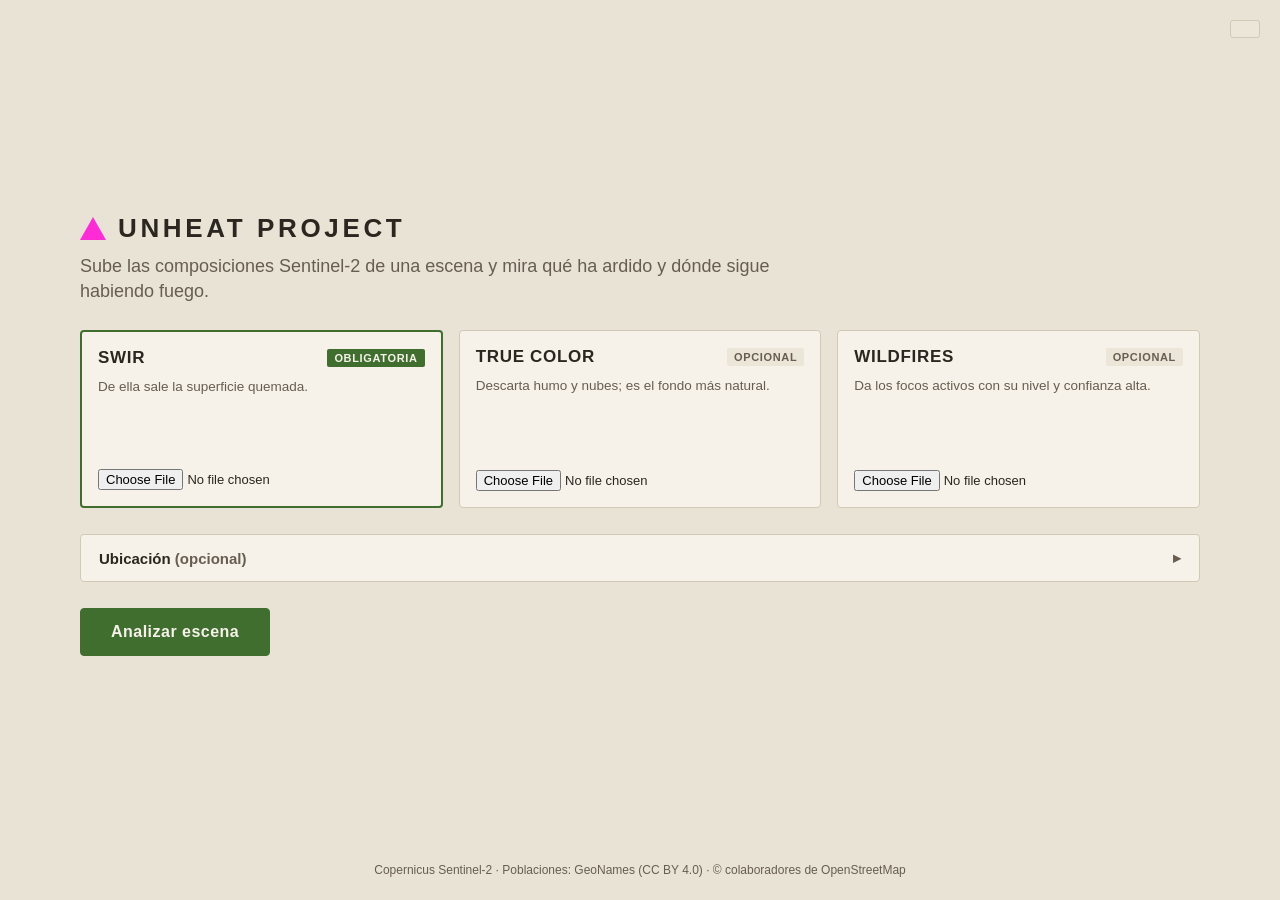
==== commit 53a08f90: "Merge origin/main: suelo desnudo por píxel (#28) + filtro de carbón por zona y cicatriz bajo humo Lo" ====
--- a/web/index.html
+++ b/web/index.html
@@ -38,93 +38,67 @@
 
           <form id="scene-form" class="new__form" novalidate>
             <section class="cards" aria-label="Composiciones">
-              <div class="card-wrap" data-composite="swir">
-                <div class="card card--req" role="button" tabindex="0" aria-describedby="card-swir-desc card-swir-error">
-                  <div class="card__head"><span class="card__title">SWIR</span><span class="tag tag--req">Obligatoria</span></div>
-                  <div id="card-swir-desc" class="card__desc">De ella sale la superficie quemada.</div>
-                  <div class="card__drop"><span class="card__icon" aria-hidden="true">⤒</span><span>Arrastra el JPEG o haz clic</span></div>
-                  <div class="card__file" hidden>
-                    <img class="card__thumb" alt="" />
-                    <div class="card__meta"><span class="card__name"></span><span class="card__size muted"></span></div>
-                    <button type="button" class="btn btn--ghost card__remove">Quitar</button>
-                  </div>
-                </div>
-                <input class="card__input" type="file" accept="image/*" tabindex="-1" aria-hidden="true" hidden />
-                <div id="card-swir-error" class="field-error" hidden><b aria-hidden="true">✕</b><span></span></div>
-              </div>
-              <div class="card-wrap" data-composite="true_color">
-                <div class="card" role="button" tabindex="0" aria-describedby="card-true_color-desc card-true_color-error">
-                  <div class="card__head"><span class="card__title">True Color</span><span class="tag">Opcional</span></div>
-                  <div id="card-true_color-desc" class="card__desc">Descarta humo y nubes; es el fondo más natural.</div>
-                  <div class="card__drop"><span class="card__icon" aria-hidden="true">⤒</span><span>Arrastra el JPEG o haz clic</span></div>
-                  <div class="card__file" hidden>
-                    <img class="card__thumb" alt="" />
-                    <div class="card__meta"><span class="card__name"></span><span class="card__size muted"></span></div>
-                    <button type="button" class="btn btn--ghost card__remove">Quitar</button>
-                  </div>
-                </div>
-                <input class="card__input" type="file" accept="image/*" tabindex="-1" aria-hidden="true" hidden />
-                <div id="card-true_color-error" class="field-error" hidden><b aria-hidden="true">✕</b><span></span></div>
-              </div>
-              <div class="card-wrap" data-composite="wildfires">
-                <div class="card" role="button" tabindex="0" aria-describedby="card-wildfires-desc card-wildfires-error">
-                  <div class="card__head"><span class="card__title">Wildfires</span><span class="tag">Opcional</span></div>
-                  <div id="card-wildfires-desc" class="card__desc">Da los focos activos con su nivel y confianza alta.</div>
-                  <div class="card__drop"><span class="card__icon" aria-hidden="true">⤒</span><span>Arrastra el JPEG o haz clic</span></div>
-                  <div class="card__file" hidden>
-                    <img class="card__thumb" alt="" />
-                    <div class="card__meta"><span class="card__name"></span><span class="card__size muted"></span></div>
-                    <button type="button" class="btn btn--ghost card__remove">Quitar</button>
-                  </div>
-                </div>
-                <input class="card__input" type="file" accept="image/*" tabindex="-1" aria-hidden="true" hidden />
-                <div id="card-wildfires-error" class="field-error" hidden><b aria-hidden="true">✕</b><span></span></div>
+              <div class="card card--req">
+                <div class="card__head">
+                  <label class="card__title" for="field-swir">SWIR</label>
+                  <span class="tag tag--req">Obligatoria</span>
+                </div>
+                <div class="card__desc">De ella sale la superficie quemada.</div>
+                <input id="field-swir" name="swir" type="file" accept="image/*" />
+              </div>
+
+              <div class="card">
+                <div class="card__head">
+                  <label class="card__title" for="field-true-color">TRUE COLOR</label>
+                  <span class="tag">Opcional</span>
+                </div>
+                <div class="card__desc">Descarta humo y nubes; es el fondo más natural.</div>
+                <input id="field-true-color" name="true_color" type="file" accept="image/*" />
+              </div>
+
+              <div class="card">
+                <div class="card__head">
+                  <label class="card__title" for="field-wildfires">WILDFIRES</label>
+                  <span class="tag">Opcional</span>
+                </div>
+                <div class="card__desc">Da los focos activos con su nivel y confianza alta.</div>
+                <input id="field-wildfires" name="wildfires" type="file" accept="image/*" />
               </div>
             </section>
 
-            <section class="loc">
-              <button type="button" id="loc-toggle" class="loc__toggle" aria-expanded="false" aria-controls="loc-body">
-                <span>Ubicación <span class="muted loc__opt">(opcional)</span></span><span class="muted" aria-hidden="true">▸</span>
-              </button>
-              <div id="loc-body" class="loc__body" hidden>
-                <div class="tabs" role="tablist" aria-label="Cómo aportar la ubicación">
-                  <button type="button" id="loc-tab-geotiff" class="tab" role="tab" aria-selected="true" aria-controls="loc-geotiff" data-loc-tab="geotiff">Archivo GeoTIFF</button>
-                  <button type="button" id="loc-tab-coords" class="tab" role="tab" aria-selected="false" aria-controls="loc-coords" tabindex="-1" data-loc-tab="coords">Coordenadas</button>
-                </div>
-                <div id="loc-geotiff" class="loc__tif" role="tabpanel" aria-labelledby="loc-tab-geotiff">
-                  <div class="loc__row">
-                    <button type="button" id="geotiff-pick" class="btn">Elegir archivo .tif</button>
-                    <span id="geotiff-name" class="mono muted loc__file">Ningún archivo seleccionado</span>
-                    <button type="button" id="geotiff-remove" class="btn btn--ghost" hidden>Quitar</button>
-                    <input id="field-geotiff" name="geotiff" type="file" accept=".tif,.tiff,image/tiff" tabindex="-1" aria-hidden="true" hidden />
-                  </div>
-                  <div class="muted">El GeoTIFF del Copernicus Browser trae las coordenadas de la escena: se leen solas.</div>
-                </div>
-                <div id="loc-coords" class="loc__coords" role="tabpanel" aria-labelledby="loc-tab-coords" hidden>
+            <details class="loc">
+              <summary class="loc__toggle">
+                <span>Ubicación <span class="muted">(opcional)</span></span>
+              </summary>
+              <div class="loc__body">
+                <div class="loc__tif">
+                  <label for="field-geotiff">Archivo GeoTIFF del Copernicus Browser</label>
+                  <input id="field-geotiff" name="geotiff" type="file" accept=".tif,.tiff,image/tiff" />
+                  <div class="muted">Sus coordenadas se leen solas y tienen prioridad sobre las coordenadas escritas.</div>
+                </div>
+                <div class="loc__coords">
                   <div class="rose">
                     <div></div>
-                    <label>Norte (°)<input id="field-north" name="north" type="text" inputmode="decimal" autocomplete="off" spellcheck="false" aria-describedby="coord-error" /></label>
-                    <div></div>
-                    <label>Oeste (°)<input id="field-west" name="west" type="text" inputmode="decimal" autocomplete="off" spellcheck="false" aria-describedby="coord-error" /></label>
+                    <label for="field-north">Norte (°)<input id="field-north" name="north" type="number" step="any" min="-85" max="85" /></label>
+                    <div></div>
+                    <label for="field-west">Oeste (°)<input id="field-west" name="west" type="number" step="any" min="-180" max="180" /></label>
                     <div class="rose__box">escena</div>
-                    <label>Este (°)<input id="field-east" name="east" type="text" inputmode="decimal" autocomplete="off" spellcheck="false" aria-describedby="coord-error" /></label>
-                    <div></div>
-                    <label>Sur (°)<input id="field-south" name="south" type="text" inputmode="decimal" autocomplete="off" spellcheck="false" aria-describedby="coord-error" /></label>
+                    <label for="field-east">Este (°)<input id="field-east" name="east" type="number" step="any" min="-180" max="180" /></label>
+                    <div></div>
+                    <label for="field-south">Sur (°)<input id="field-south" name="south" type="number" step="any" min="-85" max="85" /></label>
                     <div></div>
                   </div>
                   <div class="loc__help">
-                    <div>WGS84, en grados decimales. Los JPEG no traen coordenadas; sin ellas también se puede analizar y situar la escena en el mapa después.</div>
-                    <div id="coord-error" class="field-error" hidden><b aria-hidden="true">✕</b><span></span></div>
+                    WGS84, en grados decimales. Los JPEG no traen coordenadas; sin ellas también se puede analizar y situar la escena en el mapa después.
                   </div>
                 </div>
               </div>
-            </section>
+            </details>
 
             <div class="new__go">
-              <div id="error" class="server-error" role="alert" hidden><b aria-hidden="true">✕</b><span></span></div>
+              <div id="error" class="server-error" role="alert" hidden></div>
               <div class="go">
-                <button type="submit" id="analyse-button" class="btn btn--primary" disabled>Analizar escena</button>
-                <span id="analyse-hint" class="muted">Falta la composición SWIR: es la única obligatoria.</span>
+                <button type="submit" id="analyse-button" class="btn btn--primary">Analizar escena</button>
               </div>
             </div>
           </form>
--- a/web/css/app.css
+++ b/web/css/app.css
@@ -218,16 +218,15 @@
 .workspace { flex:1; display:flex; flex-direction:column; min-height:0; }
 .new__form { display:flex; flex-direction:column; gap:26px; }
 .new__go { display:flex; flex-direction:column; gap:10px; align-items:flex-start; }
-/* La SWIR mantiene su borde grueso, también al arrastrar encima; el error manda sobre él. */
-.card--req:hover, .card--req.is-drag { border-width:2px; }
-.card.card--err { border-color:var(--dg); }
-.card__icon { font-size:20px; line-height:1; }
-.card__thumb { object-fit:cover; background:var(--panel2); }
-.card__drop, .card__file { pointer-events:none; }
-.card__remove { pointer-events:auto; }
-.loc__opt { font-weight:400; }
-.loc__file { font-size:12.5px; min-width:0; overflow:hidden; text-overflow:ellipsis; white-space:nowrap; }
-.go .muted { font-size:13.5px; }
+.card { cursor:default; }
+.card:hover { border-color:var(--line); border-style:solid; }
+.card--req, .card--req:hover { border:2px solid var(--ac); }
+.card input[type=file] { margin-top:auto; max-width:100%; font-size:13px; }
+.loc__toggle { cursor:pointer; list-style:none; }
+.loc__toggle::-webkit-details-marker { display:none; }
+.loc__toggle::after { content:"▸"; color:var(--mu); }
+.loc[open] .loc__toggle::after { content:"▾"; }
+.loc__tif label { font-weight:600; }
 .load__box { max-width:calc(100vw - 32px); }
 @media (prefers-reduced-motion: reduce) { .bar__slide { animation:none; left:0; width:100%; } }
 
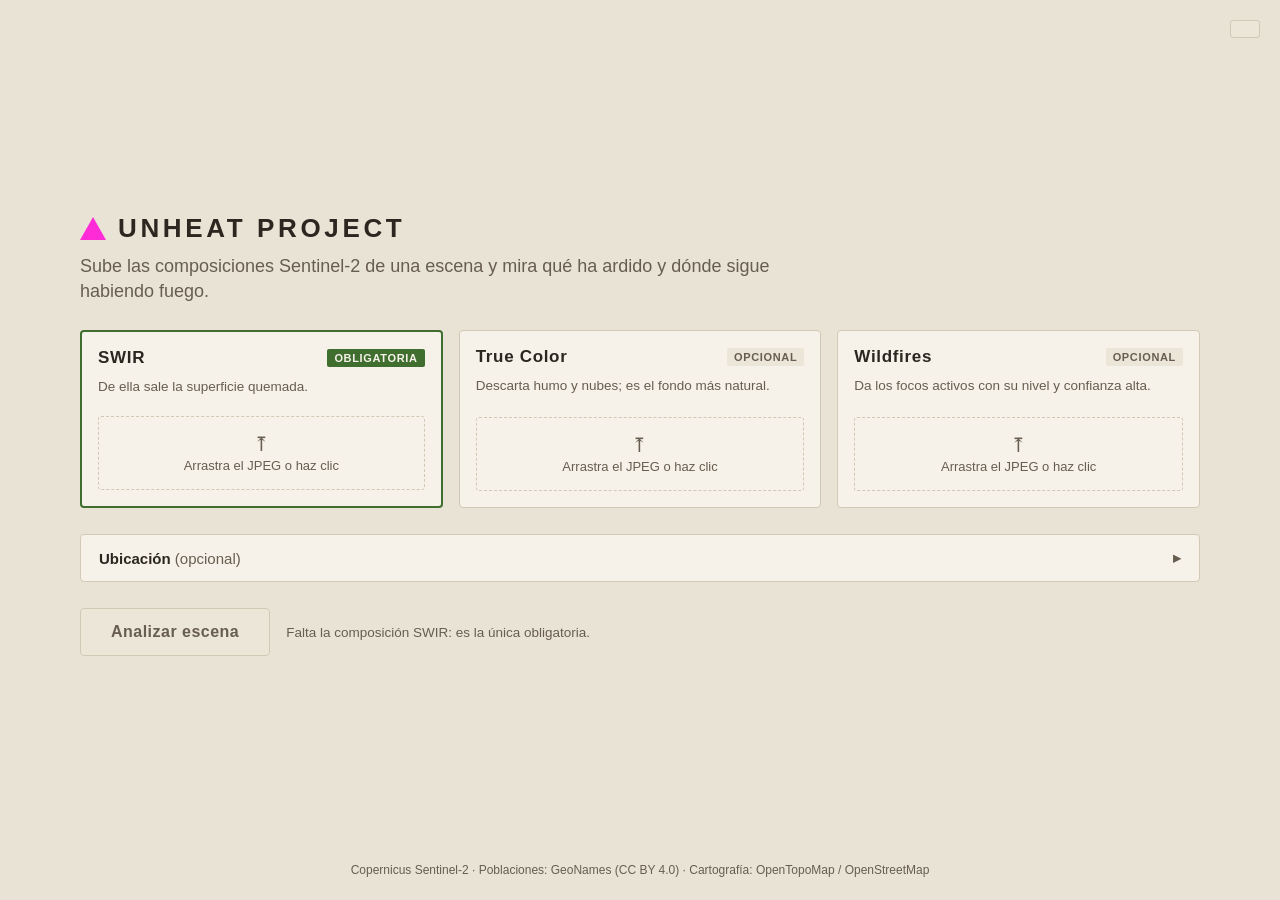
==== commit 61598ef0: "feat: mapa topográfico y encaje proporcional" ====
--- a/web/index.html
+++ b/web/index.html
@@ -38,73 +38,99 @@
 
           <form id="scene-form" class="new__form" novalidate>
             <section class="cards" aria-label="Composiciones">
-              <div class="card card--req">
-                <div class="card__head">
-                  <label class="card__title" for="field-swir">SWIR</label>
-                  <span class="tag tag--req">Obligatoria</span>
-                </div>
-                <div class="card__desc">De ella sale la superficie quemada.</div>
-                <input id="field-swir" name="swir" type="file" accept="image/*" />
-              </div>
-
-              <div class="card">
-                <div class="card__head">
-                  <label class="card__title" for="field-true-color">TRUE COLOR</label>
-                  <span class="tag">Opcional</span>
-                </div>
-                <div class="card__desc">Descarta humo y nubes; es el fondo más natural.</div>
-                <input id="field-true-color" name="true_color" type="file" accept="image/*" />
-              </div>
-
-              <div class="card">
-                <div class="card__head">
-                  <label class="card__title" for="field-wildfires">WILDFIRES</label>
-                  <span class="tag">Opcional</span>
-                </div>
-                <div class="card__desc">Da los focos activos con su nivel y confianza alta.</div>
-                <input id="field-wildfires" name="wildfires" type="file" accept="image/*" />
-              </div>
-            </section>
-
-            <details class="loc">
-              <summary class="loc__toggle">
-                <span>Ubicación <span class="muted">(opcional)</span></span>
-              </summary>
-              <div class="loc__body">
-                <div class="loc__tif">
-                  <label for="field-geotiff">Archivo GeoTIFF del Copernicus Browser</label>
-                  <input id="field-geotiff" name="geotiff" type="file" accept=".tif,.tiff,image/tiff" />
-                  <div class="muted">Sus coordenadas se leen solas y tienen prioridad sobre las coordenadas escritas.</div>
-                </div>
-                <div class="loc__coords">
+              <div class="card-wrap" data-composite="swir">
+                <div class="card card--req" role="button" tabindex="0" aria-describedby="card-swir-desc card-swir-error">
+                  <div class="card__head"><span class="card__title">SWIR</span><span class="tag tag--req">Obligatoria</span></div>
+                  <div id="card-swir-desc" class="card__desc">De ella sale la superficie quemada.</div>
+                  <div class="card__drop"><span class="card__icon" aria-hidden="true">⤒</span><span>Arrastra el JPEG o haz clic</span></div>
+                  <div class="card__file" hidden>
+                    <img class="card__thumb" alt="" />
+                    <div class="card__meta"><span class="card__name"></span><span class="card__size muted"></span></div>
+                    <button type="button" class="btn btn--ghost card__remove">Quitar</button>
+                  </div>
+                </div>
+                <input class="card__input" type="file" accept="image/*" tabindex="-1" aria-hidden="true" hidden />
+                <div id="card-swir-error" class="field-error" hidden><b aria-hidden="true">✕</b><span></span></div>
+              </div>
+              <div class="card-wrap" data-composite="true_color">
+                <div class="card" role="button" tabindex="0" aria-describedby="card-true_color-desc card-true_color-error">
+                  <div class="card__head"><span class="card__title">True Color</span><span class="tag">Opcional</span></div>
+                  <div id="card-true_color-desc" class="card__desc">Descarta humo y nubes; es el fondo más natural.</div>
+                  <div class="card__drop"><span class="card__icon" aria-hidden="true">⤒</span><span>Arrastra el JPEG o haz clic</span></div>
+                  <div class="card__file" hidden>
+                    <img class="card__thumb" alt="" />
+                    <div class="card__meta"><span class="card__name"></span><span class="card__size muted"></span></div>
+                    <button type="button" class="btn btn--ghost card__remove">Quitar</button>
+                  </div>
+                </div>
+                <input class="card__input" type="file" accept="image/*" tabindex="-1" aria-hidden="true" hidden />
+                <div id="card-true_color-error" class="field-error" hidden><b aria-hidden="true">✕</b><span></span></div>
+              </div>
+              <div class="card-wrap" data-composite="wildfires">
+                <div class="card" role="button" tabindex="0" aria-describedby="card-wildfires-desc card-wildfires-error">
+                  <div class="card__head"><span class="card__title">Wildfires</span><span class="tag">Opcional</span></div>
+                  <div id="card-wildfires-desc" class="card__desc">Da los focos activos con su nivel y confianza alta.</div>
+                  <div class="card__drop"><span class="card__icon" aria-hidden="true">⤒</span><span>Arrastra el JPEG o haz clic</span></div>
+                  <div class="card__file" hidden>
+                    <img class="card__thumb" alt="" />
+                    <div class="card__meta"><span class="card__name"></span><span class="card__size muted"></span></div>
+                    <button type="button" class="btn btn--ghost card__remove">Quitar</button>
+                  </div>
+                </div>
+                <input class="card__input" type="file" accept="image/*" tabindex="-1" aria-hidden="true" hidden />
+                <div id="card-wildfires-error" class="field-error" hidden><b aria-hidden="true">✕</b><span></span></div>
+              </div>
+            </section>
+
+            <section class="loc">
+              <button type="button" id="loc-toggle" class="loc__toggle" aria-expanded="false" aria-controls="loc-body">
+                <span>Ubicación <span class="muted loc__opt">(opcional)</span></span><span class="muted" aria-hidden="true">▸</span>
+              </button>
+              <div id="loc-body" class="loc__body" hidden>
+                <div class="tabs" role="tablist" aria-label="Cómo aportar la ubicación">
+                  <button type="button" id="loc-tab-geotiff" class="tab" role="tab" aria-selected="true" aria-controls="loc-geotiff" data-loc-tab="geotiff">Archivo GeoTIFF</button>
+                  <button type="button" id="loc-tab-coords" class="tab" role="tab" aria-selected="false" aria-controls="loc-coords" tabindex="-1" data-loc-tab="coords">Coordenadas</button>
+                </div>
+                <div id="loc-geotiff" class="loc__tif" role="tabpanel" aria-labelledby="loc-tab-geotiff">
+                  <div class="loc__row">
+                    <button type="button" id="geotiff-pick" class="btn">Elegir archivo .tif</button>
+                    <span id="geotiff-name" class="mono muted loc__file">Ningún archivo seleccionado</span>
+                    <button type="button" id="geotiff-remove" class="btn btn--ghost" hidden>Quitar</button>
+                    <input id="field-geotiff" name="geotiff" type="file" accept=".tif,.tiff,image/tiff" tabindex="-1" aria-hidden="true" hidden />
+                  </div>
+                  <div class="muted">El GeoTIFF del Copernicus Browser trae las coordenadas de la escena: se leen solas.</div>
+                </div>
+                <div id="loc-coords" class="loc__coords" role="tabpanel" aria-labelledby="loc-tab-coords" hidden>
                   <div class="rose">
                     <div></div>
-                    <label for="field-north">Norte (°)<input id="field-north" name="north" type="number" step="any" min="-85" max="85" /></label>
-                    <div></div>
-                    <label for="field-west">Oeste (°)<input id="field-west" name="west" type="number" step="any" min="-180" max="180" /></label>
+                    <label>Norte (°)<input id="field-north" name="north" type="text" inputmode="decimal" autocomplete="off" spellcheck="false" aria-describedby="coord-error" /></label>
+                    <div></div>
+                    <label>Oeste (°)<input id="field-west" name="west" type="text" inputmode="decimal" autocomplete="off" spellcheck="false" aria-describedby="coord-error" /></label>
                     <div class="rose__box">escena</div>
-                    <label for="field-east">Este (°)<input id="field-east" name="east" type="number" step="any" min="-180" max="180" /></label>
-                    <div></div>
-                    <label for="field-south">Sur (°)<input id="field-south" name="south" type="number" step="any" min="-85" max="85" /></label>
+                    <label>Este (°)<input id="field-east" name="east" type="text" inputmode="decimal" autocomplete="off" spellcheck="false" aria-describedby="coord-error" /></label>
+                    <div></div>
+                    <label>Sur (°)<input id="field-south" name="south" type="text" inputmode="decimal" autocomplete="off" spellcheck="false" aria-describedby="coord-error" /></label>
                     <div></div>
                   </div>
                   <div class="loc__help">
-                    WGS84, en grados decimales. Los JPEG no traen coordenadas; sin ellas también se puede analizar y situar la escena en el mapa después.
-                  </div>
-                </div>
-              </div>
-            </details>
+                    <div>WGS84, en grados decimales. Los JPEG no traen coordenadas; sin ellas también se puede analizar y situar la escena en el mapa después.</div>
+                    <div id="coord-error" class="field-error" hidden><b aria-hidden="true">✕</b><span></span></div>
+                  </div>
+                </div>
+              </div>
+            </section>
 
             <div class="new__go">
-              <div id="error" class="server-error" role="alert" hidden></div>
+              <div id="error" class="server-error" role="alert" hidden><b aria-hidden="true">✕</b><span></span></div>
               <div class="go">
-                <button type="submit" id="analyse-button" class="btn btn--primary">Analizar escena</button>
+                <button type="submit" id="analyse-button" class="btn btn--primary" disabled>Analizar escena</button>
+                <span id="analyse-hint" class="muted">Falta la composición SWIR: es la única obligatoria.</span>
               </div>
             </div>
           </form>
         </div>
         <footer class="new__foot">
-          Copernicus Sentinel‑2 · Poblaciones: GeoNames (CC BY 4.0) · © colaboradores de OpenStreetMap
+          Copernicus Sentinel‑2 · Poblaciones: GeoNames (CC BY 4.0) · Cartografía: OpenTopoMap / OpenStreetMap
         </footer>
       </main>
 
@@ -137,7 +163,7 @@
             <section id="fit-panel" class="fit-panel" aria-labelledby="fit-title" hidden>
               <h2 id="fit-title">MODO ENCAJE</h2>
               <p>
-                Arrastra el punto central para mover la imagen y las esquinas para estirarla, hasta que ríos y carreteras coincidan con el mapa.
+                Arrastra el punto central para mover la imagen y las esquinas para cambiar su tamaño sin deformarla, hasta que ríos y carreteras coincidan con el mapa. El zoom amplía el relieve, pero mantiene el tamaño de la imagen.
               </p>
               <label for="fit-opacity">
                 <span>Opacidad de la imagen SWIR</span>
--- a/web/css/app.css
+++ b/web/css/app.css
@@ -218,21 +218,22 @@
 .workspace { flex:1; display:flex; flex-direction:column; min-height:0; }
 .new__form { display:flex; flex-direction:column; gap:26px; }
 .new__go { display:flex; flex-direction:column; gap:10px; align-items:flex-start; }
-.card { cursor:default; }
-.card:hover { border-color:var(--line); border-style:solid; }
-.card--req, .card--req:hover { border:2px solid var(--ac); }
-.card input[type=file] { margin-top:auto; max-width:100%; font-size:13px; }
-.loc__toggle { cursor:pointer; list-style:none; }
-.loc__toggle::-webkit-details-marker { display:none; }
-.loc__toggle::after { content:"▸"; color:var(--mu); }
-.loc[open] .loc__toggle::after { content:"▾"; }
-.loc__tif label { font-weight:600; }
+/* La SWIR mantiene su borde grueso, también al arrastrar encima; el error manda sobre él. */
+.card--req:hover, .card--req.is-drag { border-width:2px; }
+.card.card--err { border-color:var(--dg); }
+.card__icon { font-size:20px; line-height:1; }
+.card__thumb { object-fit:cover; background:var(--panel2); }
+.card__drop, .card__file { pointer-events:none; }
+.card__remove { pointer-events:auto; }
+.loc__opt { font-weight:400; }
+.loc__file { font-size:12.5px; min-width:0; overflow:hidden; text-overflow:ellipsis; white-space:nowrap; }
+.go .muted { font-size:13.5px; }
 .load__box { max-width:calc(100vw - 32px); }
 @media (prefers-reduced-motion: reduce) { .bar__slide { animation:none; left:0; width:100%; } }
 
 /* mapa Leaflet */
 #map { position:absolute; inset:0; background:var(--nogeo); font:inherit; }
-/* En tema oscuro, las teselas de OpenStreetMap se atenúan para no deslumbrar. */
+/* En tema oscuro, las teselas topográficas se atenúan para no deslumbrar. */
 :root:not([data-theme="light"]) .leaflet-tile-pane { filter:brightness(.62) saturate(.7) contrast(1.05); }
 .leaflet-control-attribution:empty { display:none; }
 .leaflet-tooltip { background:var(--tip); color:var(--tipx); border:0; box-shadow:var(--shadow); }
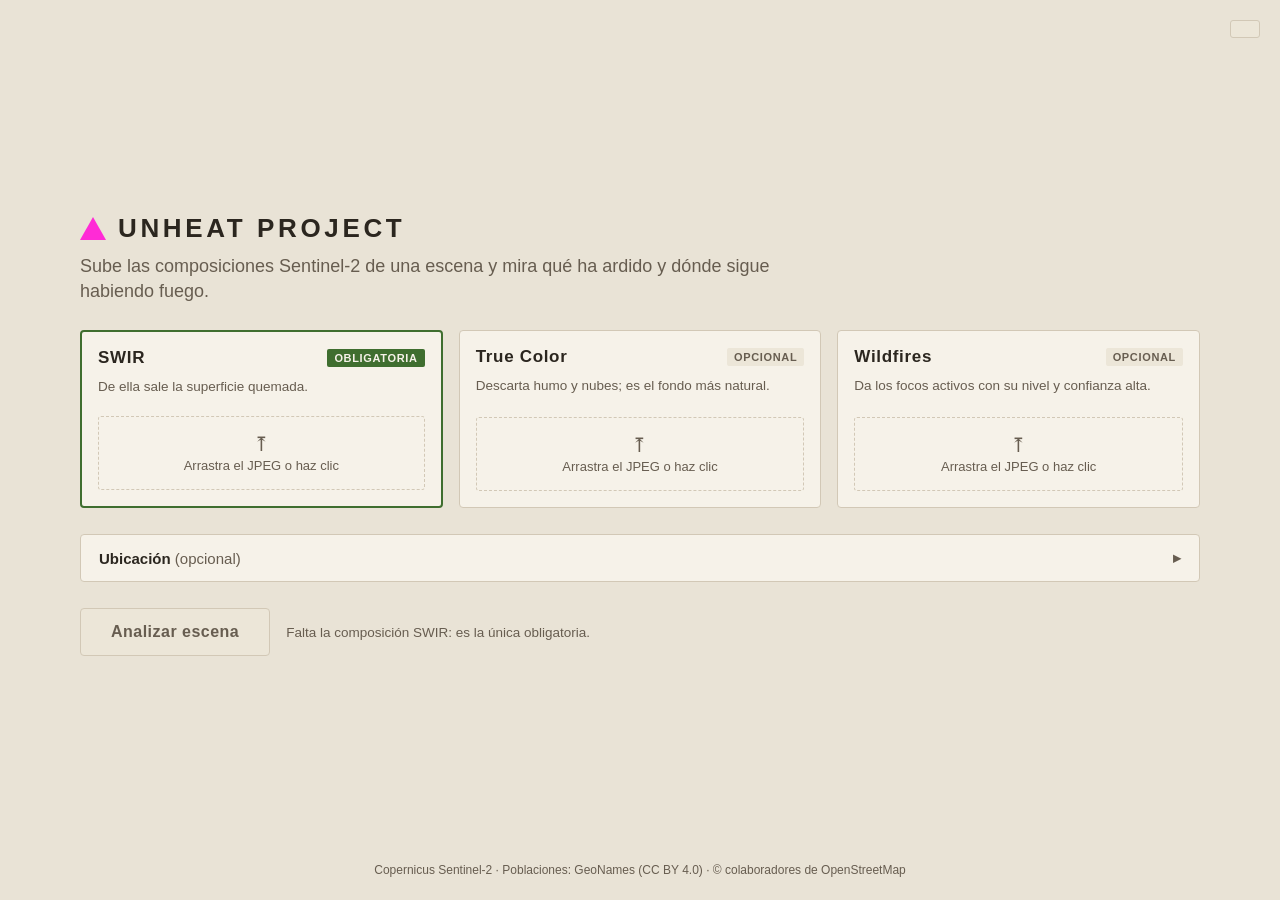
==== commit 1628306c: "Columna de resultados, «Fondo y capas» y modo encaje con el diseño (#34, #35, #36) - Columna derecha" ====
--- a/web/index.html
+++ b/web/index.html
@@ -130,7 +130,7 @@
           </form>
         </div>
         <footer class="new__foot">
-          Copernicus Sentinel‑2 · Poblaciones: GeoNames (CC BY 4.0) · Cartografía: OpenTopoMap / OpenStreetMap
+          Copernicus Sentinel‑2 · Poblaciones: GeoNames (CC BY 4.0) · © colaboradores de OpenStreetMap
         </footer>
       </main>
 
@@ -160,14 +160,16 @@
           <div class="map">
             <div id="map" role="application" aria-label="Escena con las capas del análisis"></div>
 
+            <div id="map-empty" class="map__empty" role="status" hidden>Mapa limpio: no se ha detectado superficie quemada.</div>
+
             <section id="fit-panel" class="fit-panel" aria-labelledby="fit-title" hidden>
               <h2 id="fit-title">MODO ENCAJE</h2>
               <p>
-                Arrastra el punto central para mover la imagen y las esquinas para cambiar su tamaño sin deformarla, hasta que ríos y carreteras coincidan con el mapa. El zoom amplía el relieve, pero mantiene el tamaño de la imagen.
+                Arrastra el punto central para mover la imagen y las esquinas para estirarla, hasta que ríos y carreteras coincidan con el mapa.
               </p>
               <label for="fit-opacity">
-                <span>Opacidad de la imagen SWIR</span>
-                <input id="fit-opacity" type="range" min="10" max="100" value="55" />
+                <span>Opacidad de la imagen SWIR <b id="fit-opacity-value" class="mono fit-panel__value">60 %</b></span>
+                <input id="fit-opacity" type="range" min="10" max="100" value="60" />
               </label>
               <div class="fit-panel__btns">
                 <button type="button" id="fit-done" class="btn btn--primary">Listo</button>
@@ -175,70 +177,38 @@
               </div>
             </section>
 
-            <!-- Provisional: la ventana flotante «Fondo y capas» llega en su propio ticket. -->
-            <section id="map-controls" class="float" aria-label="Fondo y capas">
-              <div class="float__head"><span>Fondo y capas</span></div>
+            <button type="button" id="layers-open" class="float-btn" aria-controls="layers-panel" hidden>≋ Fondo y capas</button>
+            <section id="layers-panel" class="float" aria-labelledby="layers-title">
+              <div class="float__head">
+                <span id="layers-title">Fondo y capas</span>
+                <button type="button" id="layers-close" class="float__close" aria-label="Cerrar Fondo y capas">✕</button>
+              </div>
               <div class="float__body">
-                <fieldset id="background-controls">
-                  <legend class="float__label">Fondo</legend>
-                </fieldset>
-
-                <fieldset id="layer-controls">
-                  <legend class="float__label">Capas</legend>
-                </fieldset>
-
-                <!-- Cada capa se distingue por color y por forma, nunca por rojo frente a verde. -->
-                <ul class="legend" aria-label="Leyenda del visor">
-                  <li><span class="swatch affected" aria-hidden="true"></span> Quemado · afectado</li>
-                  <li><span class="swatch severely-affected" aria-hidden="true"></span> Quemado · muy afectado</li>
-                  <li><span class="swatch perimeter" aria-hidden="true"></span> Perímetro</li>
-                  <li>
-                    <svg viewBox="0 0 12 12" width="16" height="16" aria-hidden="true">
-                      <polygon points="6,0.7 11.3,11.3 0.7,11.3" fill="#ffa600" stroke="#ffa600" stroke-width="1.2" />
-                    </svg>
-                    Foco activo (Wildfires; más grande y oscuro, más nivel)
-                  </li>
-                  <li>
-                    <svg viewBox="0 0 12 12" width="16" height="16" aria-hidden="true">
-                      <polygon points="6,0.7 11.3,11.3 0.7,11.3" fill="none" stroke="#9bb4cc" stroke-width="2" stroke-dasharray="2 1.5" />
-                    </svg>
-                    Foco activo estimado desde la SWIR
-                  </li>
-                </ul>
+                <div>
+                  <span id="background-label" class="float__label">Fondo</span>
+                  <div id="background-controls" class="seg" role="radiogroup" aria-labelledby="background-label"></div>
+                </div>
+                <div>
+                  <span class="float__label">Capas</span>
+                  <div id="layer-controls"></div>
+                </div>
               </div>
             </section>
 
             <p id="status" class="sr-only" aria-live="polite"></p>
           </div>
 
-          <!-- Provisional: las pestañas Resumen / Zonas / Poblaciones llegan en sus tickets. -->
           <aside id="results" class="side" aria-label="Resultados">
+            <div id="result-tabs" class="side__tabs" role="tablist" aria-label="Resultados">
+              <button type="button" id="tab-summary" role="tab" aria-selected="true" aria-controls="panel-summary" data-tab="summary">Resumen <small></small></button>
+              <button type="button" id="tab-zones" role="tab" aria-selected="false" aria-controls="panel-zones" tabindex="-1" data-tab="zones">Zonas <small></small></button>
+              <button type="button" id="tab-settlements" role="tab" aria-selected="false" aria-controls="panel-settlements" tabindex="-1" data-tab="settlements">Poblaciones <small></small></button>
+            </div>
             <div class="side__body">
               <div id="work-error" class="server-error" role="alert" hidden></div>
-
-              <section class="res" aria-labelledby="summary-title">
-                <h2 id="summary-title">Resumen de la escena</h2>
-                <div id="georef-offer" class="geo-note" hidden>
-                  <div>Las cifras están en píxeles. Sitúa la escena en el mapa para obtener hectáreas y poblaciones.</div>
-                  <button type="button" id="fit-button" class="btn btn--primary">Situar en el mapa</button>
-                </div>
-                <div id="summary-facts"></div>
-                <ul id="summary-warnings" class="notice" aria-label="Avisos" hidden></ul>
-              </section>
-
-              <section class="res" aria-labelledby="zones-title">
-                <h2 id="zones-title">Zonas</h2>
-                <p class="muted">Pasa el ratón por una zona del visor, o recórrelas aquí con las flechas del teclado.</p>
-                <ul id="zone-list" class="zone-list" aria-labelledby="zones-title"></ul>
-                <div id="zone-card" aria-live="polite"></div>
-              </section>
-
-              <section id="alerts-panel" class="res" aria-labelledby="alerts-title" hidden>
-                <h2 id="alerts-title">Poblaciones cercanas y alertas</h2>
-                <p id="alert-note" class="muted"></p>
-                <ul id="alert-list" class="alert-list" aria-labelledby="alerts-title"></ul>
-                <p class="muted">Datos de poblaciones: <a href="https://www.geonames.org/" target="_blank" rel="noopener noreferrer">GeoNames</a>, CC BY 4.0.</p>
-              </section>
+              <section id="panel-summary" role="tabpanel" aria-labelledby="tab-summary"></section>
+              <section id="panel-zones" role="tabpanel" aria-labelledby="tab-zones" hidden></section>
+              <section id="panel-settlements" role="tabpanel" aria-labelledby="tab-settlements" hidden></section>
             </div>
           </aside>
         </div>
--- a/web/css/app.css
+++ b/web/css/app.css
@@ -27,9 +27,11 @@
   /* radios y espaciado */
   --r1:2px; --r2:3px; --r3:4px;
   --s1:4px; --s2:8px; --s3:12px; --s4:16px; --s5:24px; --s6:32px;
-  /* capas del mapa (iguales en ambos temas) */
-  --burn-a:#c1a6f0; --burn-m:#5a2b94; --burn-stripe:#e9dfff;
-  --foc:#ff2bd6; --perim:#fff; --perim-hover:#00e5ff; --perim-sel:#ffe600; --casing:#000;
+  /* capas del mapa (iguales en ambos temas): los colores que pintan de verdad el motor
+     (layers.py) y el visor (viewer.js), para que las muestras de leyenda digan la verdad */
+  --burn-a:#e69f00; --burn-m:#882255;
+  --perim:#22c7e0;
+  --foc:#ff2bd6; /* la marca */
 }
 * { box-sizing:border-box; }
 html, body { margin:0; height:100%; }
@@ -152,8 +154,8 @@
 .switch[aria-checked="true"]::after { left:16px; background:var(--acink); }
 .switch:disabled { cursor:not-allowed; }
 .sw-burn { width:26px; height:14px; border-radius:var(--r1); background:var(--burn-a); opacity:.75; }
-.sw-sev { display:flex; gap:3px; } .sw-sev i { width:20px; height:14px; border-radius:var(--r1); background:var(--burn-a); opacity:.75; } .sw-sev i + i { background:repeating-linear-gradient(45deg,var(--burn-m) 0 4px,var(--burn-stripe) 4px 6px); opacity:1; }
-.sw-per { width:30px; border-top:3px solid var(--tx); }
+.sw-sev { display:flex; gap:3px; } .sw-sev i { width:20px; height:14px; border-radius:var(--r1); background:var(--burn-a); opacity:.75; } .sw-sev i + i { background:var(--burn-m); opacity:1; }
+.sw-per { width:30px; border-top:3px solid var(--perim); }
 .sw-foc { display:flex; gap:4px; align-items:flex-end; }
 
 /* encaje */
@@ -198,7 +200,7 @@
 .zfield .info__btn { width:16px; height:16px; font-size:10px; }
 .zfield__head { display:flex; align-items:center; justify-content:space-between; }
 .zfield__val { font:600 14px/1.25 var(--f); color:var(--tx); } .zfield__na { font-size:13px; font-style:italic; }
-.sev__bar { display:flex; height:12px; } .sev__a { background:var(--burn-a); } .sev__m { background:repeating-linear-gradient(45deg,var(--burn-m) 0 5px,var(--burn-stripe) 5px 7px); }
+.sev__bar { display:flex; height:12px; } .sev__a { background:var(--burn-a); } .sev__m { background:var(--burn-m); }
 .sev__labels { display:flex; justify-content:space-between; font-size:12px; font-variant-numeric:tabular-nums; }
 .sev small { font-size:11.5px; color:var(--mu); line-height:1.4; display:block; margin-top:6px; }
 .prow { padding:12px 18px; border-bottom:1px solid var(--line); display:flex; flex-direction:column; gap:4px; }
@@ -233,7 +235,7 @@
 
 /* mapa Leaflet */
 #map { position:absolute; inset:0; background:var(--nogeo); font:inherit; }
-/* En tema oscuro, las teselas topográficas se atenúan para no deslumbrar. */
+/* En tema oscuro, las teselas de OpenStreetMap se atenúan para no deslumbrar. */
 :root:not([data-theme="light"]) .leaflet-tile-pane { filter:brightness(.62) saturate(.7) contrast(1.05); }
 .leaflet-control-attribution:empty { display:none; }
 .leaflet-tooltip { background:var(--tip); color:var(--tipx); border:0; box-shadow:var(--shadow); }
@@ -243,44 +245,27 @@
 /* El fondo es una imagen de satélite: sin suavizado al ampliar, se ve el píxel real. */
 .scene-background { image-rendering:pixelated; }
 .active-fire svg { overflow:visible; filter:drop-shadow(0 0 2px rgba(0,0,0,.9)); }
-.fit-handle { background:var(--ac); border:2px solid #fff; border-radius:50%; cursor:grab; }
-.fit-handle-move { border-radius:var(--r3); }
-.fit-panel { z-index:1000; }
-.float { z-index:1000; }
-
-/* Provisional hasta los tickets de cada parte: controles, resumen, zonas y alertas recolocados. */
-.float fieldset { border:0; margin:0; padding:0; display:flex; flex-direction:column; gap:4px; }
-.option { display:flex; gap:8px; align-items:center; font-size:13.5px; }
-.option:has(input:disabled) { color:var(--mu); }
-.legend { list-style:none; margin:0; padding:0; display:flex; flex-direction:column; gap:4px; font-size:12.5px; color:var(--mu); }
-.legend li { display:flex; align-items:center; gap:8px; }
-.swatch { display:inline-block; width:16px; height:16px; border-radius:var(--r1); }
-.swatch.affected { background:#e69f00; }
-.swatch.severely-affected { background:#882255; }
-.swatch.perimeter { height:0; border-top:3px solid #22c7e0; border-radius:0; }
+/* encaje: asas y marco del diseño sobre Leaflet */
+.fit-handle { background:var(--ac); border:2.5px solid #fff; border-radius:50%; cursor:grab; touch-action:none; box-shadow:0 1px 4px rgba(0,0,0,.5); }
+.fit-handle-move { cursor:move; }
+.leaflet-overlay-pane path.fit-frame { stroke:var(--ac); }
+.fit-panel__value { color:var(--tx); }
+/* por encima de los paneles de Leaflet */
+.fit-panel, .float, .float-btn, .map__empty { z-index:1000; }
+
 .side__body > .server-error { margin:12px 18px 0; width:auto; }
-.res + .res { border-top:1px solid var(--line); }
-.res h2 { font-size:17px; }
-.res p { margin:0; font-size:13px; }
-.notice { margin:10px 0 0; padding-left:28px; }
+.side__tabs button[hidden] { display:none; }
+.zone-listbox:focus-visible { outline:2px solid var(--ac); outline-offset:-2px; }
+.zdetail { cursor:default; }
+.sev { display:flex; flex-direction:column; gap:6px; }
+/* tarjeta flotante de zona en el visor */
 .facts { margin:0; }
-.facts dt { font-size:12.5px; color:var(--mu); margin-top:10px; }
+.facts dt { font-size:12.5px; margin-top:4px; opacity:.75; }
 .facts dd { margin:0; }
 .facts .value { display:block; font-weight:600; font-variant-numeric:tabular-nums; }
-.facts .unavailable .value { color:var(--mu); font-style:italic; }
-.facts .note { display:block; font-size:12px; color:var(--mu); }
-.zone-list, .alert-list { list-style:none; margin:6px 0 0; padding:0; display:flex; flex-direction:column; gap:4px; }
-.zone-item { width:100%; text-align:left; padding:8px 10px; border-radius:var(--r2); border:1px solid var(--line); background:var(--panel2); }
-.zone-item strong, .zone-item span { display:block; }
-.zone-item span { font-size:12.5px; color:var(--mu); }
-.zone-item[aria-pressed="true"] { border-color:var(--ac); border-left-width:4px; }
-.zone-card h3 { margin:10px 0 0; font-size:15px; }
-.zone-tooltip .facts dt { margin-top:4px; color:inherit; opacity:.75; }
-.zone-tooltip .facts .note { color:inherit; opacity:.75; }
+.facts .unavailable .value { font-style:italic; }
+.facts .note { display:block; font-size:12px; opacity:.75; }
+.zone-card h3 { margin:0; font-size:15px; }
 /* La tarjeta flotante va compacta: solo se explica lo que no está disponible. */
 .zone-tooltip .facts dd:not(.unavailable) .note { display:none; }
-.alert-item { display:flex; flex-direction:column; gap:2px; padding:8px 10px; border-radius:var(--r2); background:var(--panel2); border-left:4px solid var(--ac); font-size:13px; }
-.alert-item.alert-high { border-left-color:var(--dg); }
-.alert-item.alert-medium { border-left-color:var(--warn); }
-.alert-item .alert-level { font-weight:700; }
 @media (max-width:1024px) { .work .map { flex:none; height:60vh; } }
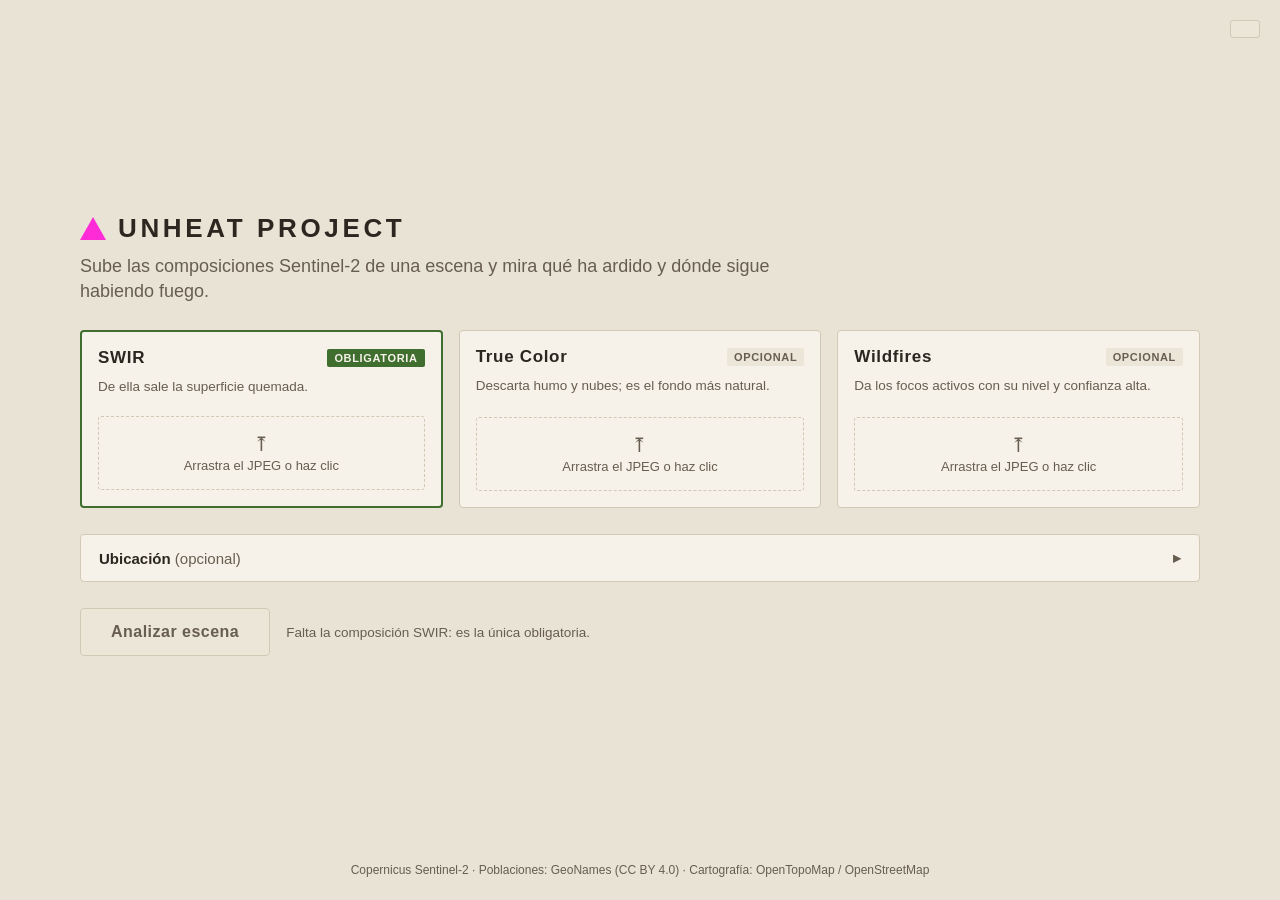
==== commit f12c7582: "Merge pull request #41 from alraro/feat/mapa-topografico-encaje feat: mapa topográfico y encaje prop" ====
--- a/web/index.html
+++ b/web/index.html
@@ -130,7 +130,7 @@
           </form>
         </div>
         <footer class="new__foot">
-          Copernicus Sentinel‑2 · Poblaciones: GeoNames (CC BY 4.0) · © colaboradores de OpenStreetMap
+          Copernicus Sentinel‑2 · Poblaciones: GeoNames (CC BY 4.0) · Cartografía: OpenTopoMap / OpenStreetMap
         </footer>
       </main>
 
@@ -160,16 +160,14 @@
           <div class="map">
             <div id="map" role="application" aria-label="Escena con las capas del análisis"></div>
 
-            <div id="map-empty" class="map__empty" role="status" hidden>Mapa limpio: no se ha detectado superficie quemada.</div>
-
             <section id="fit-panel" class="fit-panel" aria-labelledby="fit-title" hidden>
               <h2 id="fit-title">MODO ENCAJE</h2>
               <p>
-                Arrastra el punto central para mover la imagen y las esquinas para estirarla, hasta que ríos y carreteras coincidan con el mapa.
+                Arrastra el punto central para mover la imagen y las esquinas para cambiar su tamaño sin deformarla, hasta que ríos y carreteras coincidan con el mapa. El zoom amplía el relieve, pero mantiene el tamaño de la imagen.
               </p>
               <label for="fit-opacity">
-                <span>Opacidad de la imagen SWIR <b id="fit-opacity-value" class="mono fit-panel__value">60 %</b></span>
-                <input id="fit-opacity" type="range" min="10" max="100" value="60" />
+                <span>Opacidad de la imagen SWIR</span>
+                <input id="fit-opacity" type="range" min="10" max="100" value="55" />
               </label>
               <div class="fit-panel__btns">
                 <button type="button" id="fit-done" class="btn btn--primary">Listo</button>
@@ -177,38 +175,70 @@
               </div>
             </section>
 
-            <button type="button" id="layers-open" class="float-btn" aria-controls="layers-panel" hidden>≋ Fondo y capas</button>
-            <section id="layers-panel" class="float" aria-labelledby="layers-title">
-              <div class="float__head">
-                <span id="layers-title">Fondo y capas</span>
-                <button type="button" id="layers-close" class="float__close" aria-label="Cerrar Fondo y capas">✕</button>
-              </div>
+            <!-- Provisional: la ventana flotante «Fondo y capas» llega en su propio ticket. -->
+            <section id="map-controls" class="float" aria-label="Fondo y capas">
+              <div class="float__head"><span>Fondo y capas</span></div>
               <div class="float__body">
-                <div>
-                  <span id="background-label" class="float__label">Fondo</span>
-                  <div id="background-controls" class="seg" role="radiogroup" aria-labelledby="background-label"></div>
-                </div>
-                <div>
-                  <span class="float__label">Capas</span>
-                  <div id="layer-controls"></div>
-                </div>
+                <fieldset id="background-controls">
+                  <legend class="float__label">Fondo</legend>
+                </fieldset>
+
+                <fieldset id="layer-controls">
+                  <legend class="float__label">Capas</legend>
+                </fieldset>
+
+                <!-- Cada capa se distingue por color y por forma, nunca por rojo frente a verde. -->
+                <ul class="legend" aria-label="Leyenda del visor">
+                  <li><span class="swatch affected" aria-hidden="true"></span> Quemado · afectado</li>
+                  <li><span class="swatch severely-affected" aria-hidden="true"></span> Quemado · muy afectado</li>
+                  <li><span class="swatch perimeter" aria-hidden="true"></span> Perímetro</li>
+                  <li>
+                    <svg viewBox="0 0 12 12" width="16" height="16" aria-hidden="true">
+                      <polygon points="6,0.7 11.3,11.3 0.7,11.3" fill="#ffa600" stroke="#ffa600" stroke-width="1.2" />
+                    </svg>
+                    Foco activo (Wildfires; más grande y oscuro, más nivel)
+                  </li>
+                  <li>
+                    <svg viewBox="0 0 12 12" width="16" height="16" aria-hidden="true">
+                      <polygon points="6,0.7 11.3,11.3 0.7,11.3" fill="none" stroke="#9bb4cc" stroke-width="2" stroke-dasharray="2 1.5" />
+                    </svg>
+                    Foco activo estimado desde la SWIR
+                  </li>
+                </ul>
               </div>
             </section>
 
             <p id="status" class="sr-only" aria-live="polite"></p>
           </div>
 
+          <!-- Provisional: las pestañas Resumen / Zonas / Poblaciones llegan en sus tickets. -->
           <aside id="results" class="side" aria-label="Resultados">
-            <div id="result-tabs" class="side__tabs" role="tablist" aria-label="Resultados">
-              <button type="button" id="tab-summary" role="tab" aria-selected="true" aria-controls="panel-summary" data-tab="summary">Resumen <small></small></button>
-              <button type="button" id="tab-zones" role="tab" aria-selected="false" aria-controls="panel-zones" tabindex="-1" data-tab="zones">Zonas <small></small></button>
-              <button type="button" id="tab-settlements" role="tab" aria-selected="false" aria-controls="panel-settlements" tabindex="-1" data-tab="settlements">Poblaciones <small></small></button>
-            </div>
             <div class="side__body">
               <div id="work-error" class="server-error" role="alert" hidden></div>
-              <section id="panel-summary" role="tabpanel" aria-labelledby="tab-summary"></section>
-              <section id="panel-zones" role="tabpanel" aria-labelledby="tab-zones" hidden></section>
-              <section id="panel-settlements" role="tabpanel" aria-labelledby="tab-settlements" hidden></section>
+
+              <section class="res" aria-labelledby="summary-title">
+                <h2 id="summary-title">Resumen de la escena</h2>
+                <div id="georef-offer" class="geo-note" hidden>
+                  <div>Las cifras están en píxeles. Sitúa la escena en el mapa para obtener hectáreas y poblaciones.</div>
+                  <button type="button" id="fit-button" class="btn btn--primary">Situar en el mapa</button>
+                </div>
+                <div id="summary-facts"></div>
+                <ul id="summary-warnings" class="notice" aria-label="Avisos" hidden></ul>
+              </section>
+
+              <section class="res" aria-labelledby="zones-title">
+                <h2 id="zones-title">Zonas</h2>
+                <p class="muted">Pasa el ratón por una zona del visor, o recórrelas aquí con las flechas del teclado.</p>
+                <ul id="zone-list" class="zone-list" aria-labelledby="zones-title"></ul>
+                <div id="zone-card" aria-live="polite"></div>
+              </section>
+
+              <section id="alerts-panel" class="res" aria-labelledby="alerts-title" hidden>
+                <h2 id="alerts-title">Poblaciones cercanas y alertas</h2>
+                <p id="alert-note" class="muted"></p>
+                <ul id="alert-list" class="alert-list" aria-labelledby="alerts-title"></ul>
+                <p class="muted">Datos de poblaciones: <a href="https://www.geonames.org/" target="_blank" rel="noopener noreferrer">GeoNames</a>, CC BY 4.0.</p>
+              </section>
             </div>
           </aside>
         </div>
--- a/web/css/app.css
+++ b/web/css/app.css
@@ -27,11 +27,9 @@
   /* radios y espaciado */
   --r1:2px; --r2:3px; --r3:4px;
   --s1:4px; --s2:8px; --s3:12px; --s4:16px; --s5:24px; --s6:32px;
-  /* capas del mapa (iguales en ambos temas): los colores que pintan de verdad el motor
-     (layers.py) y el visor (viewer.js), para que las muestras de leyenda digan la verdad */
-  --burn-a:#e69f00; --burn-m:#882255;
-  --perim:#22c7e0;
-  --foc:#ff2bd6; /* la marca */
+  /* capas del mapa (iguales en ambos temas) */
+  --burn-a:#c1a6f0; --burn-m:#5a2b94; --burn-stripe:#e9dfff;
+  --foc:#ff2bd6; --perim:#fff; --perim-hover:#00e5ff; --perim-sel:#ffe600; --casing:#000;
 }
 * { box-sizing:border-box; }
 html, body { margin:0; height:100%; }
@@ -154,8 +152,8 @@
 .switch[aria-checked="true"]::after { left:16px; background:var(--acink); }
 .switch:disabled { cursor:not-allowed; }
 .sw-burn { width:26px; height:14px; border-radius:var(--r1); background:var(--burn-a); opacity:.75; }
-.sw-sev { display:flex; gap:3px; } .sw-sev i { width:20px; height:14px; border-radius:var(--r1); background:var(--burn-a); opacity:.75; } .sw-sev i + i { background:var(--burn-m); opacity:1; }
-.sw-per { width:30px; border-top:3px solid var(--perim); }
+.sw-sev { display:flex; gap:3px; } .sw-sev i { width:20px; height:14px; border-radius:var(--r1); background:var(--burn-a); opacity:.75; } .sw-sev i + i { background:repeating-linear-gradient(45deg,var(--burn-m) 0 4px,var(--burn-stripe) 4px 6px); opacity:1; }
+.sw-per { width:30px; border-top:3px solid var(--tx); }
 .sw-foc { display:flex; gap:4px; align-items:flex-end; }
 
 /* encaje */
@@ -200,7 +198,7 @@
 .zfield .info__btn { width:16px; height:16px; font-size:10px; }
 .zfield__head { display:flex; align-items:center; justify-content:space-between; }
 .zfield__val { font:600 14px/1.25 var(--f); color:var(--tx); } .zfield__na { font-size:13px; font-style:italic; }
-.sev__bar { display:flex; height:12px; } .sev__a { background:var(--burn-a); } .sev__m { background:var(--burn-m); }
+.sev__bar { display:flex; height:12px; } .sev__a { background:var(--burn-a); } .sev__m { background:repeating-linear-gradient(45deg,var(--burn-m) 0 5px,var(--burn-stripe) 5px 7px); }
 .sev__labels { display:flex; justify-content:space-between; font-size:12px; font-variant-numeric:tabular-nums; }
 .sev small { font-size:11.5px; color:var(--mu); line-height:1.4; display:block; margin-top:6px; }
 .prow { padding:12px 18px; border-bottom:1px solid var(--line); display:flex; flex-direction:column; gap:4px; }
@@ -235,7 +233,7 @@
 
 /* mapa Leaflet */
 #map { position:absolute; inset:0; background:var(--nogeo); font:inherit; }
-/* En tema oscuro, las teselas de OpenStreetMap se atenúan para no deslumbrar. */
+/* En tema oscuro, las teselas topográficas se atenúan para no deslumbrar. */
 :root:not([data-theme="light"]) .leaflet-tile-pane { filter:brightness(.62) saturate(.7) contrast(1.05); }
 .leaflet-control-attribution:empty { display:none; }
 .leaflet-tooltip { background:var(--tip); color:var(--tipx); border:0; box-shadow:var(--shadow); }
@@ -245,27 +243,44 @@
 /* El fondo es una imagen de satélite: sin suavizado al ampliar, se ve el píxel real. */
 .scene-background { image-rendering:pixelated; }
 .active-fire svg { overflow:visible; filter:drop-shadow(0 0 2px rgba(0,0,0,.9)); }
-/* encaje: asas y marco del diseño sobre Leaflet */
-.fit-handle { background:var(--ac); border:2.5px solid #fff; border-radius:50%; cursor:grab; touch-action:none; box-shadow:0 1px 4px rgba(0,0,0,.5); }
-.fit-handle-move { cursor:move; }
-.leaflet-overlay-pane path.fit-frame { stroke:var(--ac); }
-.fit-panel__value { color:var(--tx); }
-/* por encima de los paneles de Leaflet */
-.fit-panel, .float, .float-btn, .map__empty { z-index:1000; }
-
+.fit-handle { background:var(--ac); border:2px solid #fff; border-radius:50%; cursor:grab; }
+.fit-handle-move { border-radius:var(--r3); }
+.fit-panel { z-index:1000; }
+.float { z-index:1000; }
+
+/* Provisional hasta los tickets de cada parte: controles, resumen, zonas y alertas recolocados. */
+.float fieldset { border:0; margin:0; padding:0; display:flex; flex-direction:column; gap:4px; }
+.option { display:flex; gap:8px; align-items:center; font-size:13.5px; }
+.option:has(input:disabled) { color:var(--mu); }
+.legend { list-style:none; margin:0; padding:0; display:flex; flex-direction:column; gap:4px; font-size:12.5px; color:var(--mu); }
+.legend li { display:flex; align-items:center; gap:8px; }
+.swatch { display:inline-block; width:16px; height:16px; border-radius:var(--r1); }
+.swatch.affected { background:#e69f00; }
+.swatch.severely-affected { background:#882255; }
+.swatch.perimeter { height:0; border-top:3px solid #22c7e0; border-radius:0; }
 .side__body > .server-error { margin:12px 18px 0; width:auto; }
-.side__tabs button[hidden] { display:none; }
-.zone-listbox:focus-visible { outline:2px solid var(--ac); outline-offset:-2px; }
-.zdetail { cursor:default; }
-.sev { display:flex; flex-direction:column; gap:6px; }
-/* tarjeta flotante de zona en el visor */
+.res + .res { border-top:1px solid var(--line); }
+.res h2 { font-size:17px; }
+.res p { margin:0; font-size:13px; }
+.notice { margin:10px 0 0; padding-left:28px; }
 .facts { margin:0; }
-.facts dt { font-size:12.5px; margin-top:4px; opacity:.75; }
+.facts dt { font-size:12.5px; color:var(--mu); margin-top:10px; }
 .facts dd { margin:0; }
 .facts .value { display:block; font-weight:600; font-variant-numeric:tabular-nums; }
-.facts .unavailable .value { font-style:italic; }
-.facts .note { display:block; font-size:12px; opacity:.75; }
-.zone-card h3 { margin:0; font-size:15px; }
+.facts .unavailable .value { color:var(--mu); font-style:italic; }
+.facts .note { display:block; font-size:12px; color:var(--mu); }
+.zone-list, .alert-list { list-style:none; margin:6px 0 0; padding:0; display:flex; flex-direction:column; gap:4px; }
+.zone-item { width:100%; text-align:left; padding:8px 10px; border-radius:var(--r2); border:1px solid var(--line); background:var(--panel2); }
+.zone-item strong, .zone-item span { display:block; }
+.zone-item span { font-size:12.5px; color:var(--mu); }
+.zone-item[aria-pressed="true"] { border-color:var(--ac); border-left-width:4px; }
+.zone-card h3 { margin:10px 0 0; font-size:15px; }
+.zone-tooltip .facts dt { margin-top:4px; color:inherit; opacity:.75; }
+.zone-tooltip .facts .note { color:inherit; opacity:.75; }
 /* La tarjeta flotante va compacta: solo se explica lo que no está disponible. */
 .zone-tooltip .facts dd:not(.unavailable) .note { display:none; }
+.alert-item { display:flex; flex-direction:column; gap:2px; padding:8px 10px; border-radius:var(--r2); background:var(--panel2); border-left:4px solid var(--ac); font-size:13px; }
+.alert-item.alert-high { border-left-color:var(--dg); }
+.alert-item.alert-medium { border-left-color:var(--warn); }
+.alert-item .alert-level { font-weight:700; }
 @media (max-width:1024px) { .work .map { flex:none; height:60vh; } }
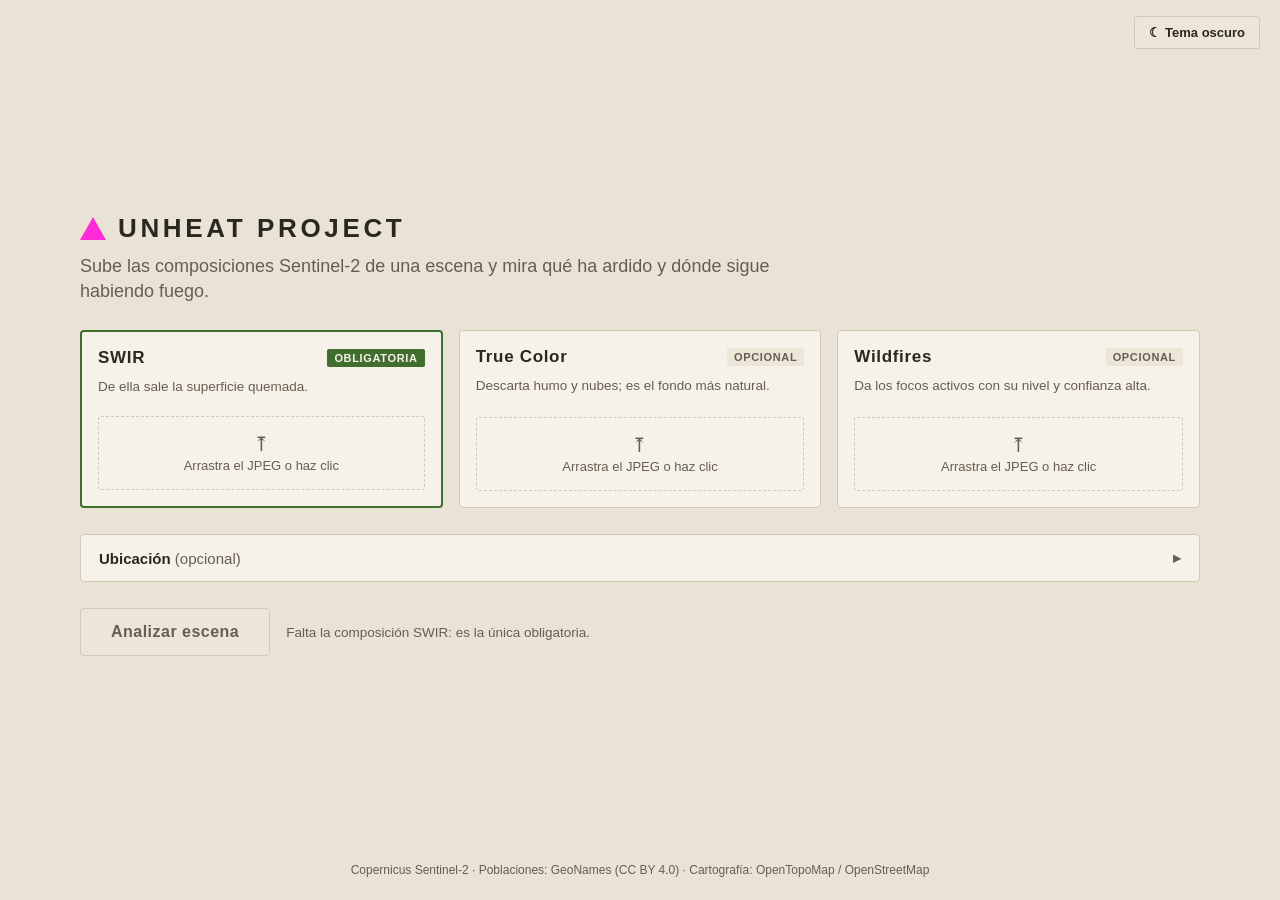
==== commit 991bb2f9: "Ahora se acepta subir imagenes en .tiff" ====
--- a/web/index.html
+++ b/web/index.html
@@ -49,7 +49,7 @@
                     <button type="button" class="btn btn--ghost card__remove">Quitar</button>
                   </div>
                 </div>
-                <input class="card__input" type="file" accept="image/*" tabindex="-1" aria-hidden="true" hidden />
+                <input class="card__input" type="file" accept="image/*,.tif,.tiff" tabindex="-1" aria-hidden="true" hidden />
                 <div id="card-swir-error" class="field-error" hidden><b aria-hidden="true">✕</b><span></span></div>
               </div>
               <div class="card-wrap" data-composite="true_color">
@@ -63,7 +63,7 @@
                     <button type="button" class="btn btn--ghost card__remove">Quitar</button>
                   </div>
                 </div>
-                <input class="card__input" type="file" accept="image/*" tabindex="-1" aria-hidden="true" hidden />
+                <input class="card__input" type="file" accept="image/*,.tif,.tiff" tabindex="-1" aria-hidden="true" hidden />
                 <div id="card-true_color-error" class="field-error" hidden><b aria-hidden="true">✕</b><span></span></div>
               </div>
               <div class="card-wrap" data-composite="wildfires">
@@ -77,7 +77,7 @@
                     <button type="button" class="btn btn--ghost card__remove">Quitar</button>
                   </div>
                 </div>
-                <input class="card__input" type="file" accept="image/*" tabindex="-1" aria-hidden="true" hidden />
+                <input class="card__input" type="file" accept="image/*,.tif,.tiff" tabindex="-1" aria-hidden="true" hidden />
                 <div id="card-wildfires-error" class="field-error" hidden><b aria-hidden="true">✕</b><span></span></div>
               </div>
             </section>
@@ -160,14 +160,16 @@
           <div class="map">
             <div id="map" role="application" aria-label="Escena con las capas del análisis"></div>
 
+            <div id="map-empty" class="map__empty" role="status" hidden>Mapa limpio: no se ha detectado superficie quemada.</div>
+
             <section id="fit-panel" class="fit-panel" aria-labelledby="fit-title" hidden>
               <h2 id="fit-title">MODO ENCAJE</h2>
               <p>
                 Arrastra el punto central para mover la imagen y las esquinas para cambiar su tamaño sin deformarla, hasta que ríos y carreteras coincidan con el mapa. El zoom amplía el relieve, pero mantiene el tamaño de la imagen.
               </p>
               <label for="fit-opacity">
-                <span>Opacidad de la imagen SWIR</span>
-                <input id="fit-opacity" type="range" min="10" max="100" value="55" />
+                <span>Opacidad de la imagen SWIR <b id="fit-opacity-value" class="mono fit-panel__value">60 %</b></span>
+                <input id="fit-opacity" type="range" min="10" max="100" value="60" />
               </label>
               <div class="fit-panel__btns">
                 <button type="button" id="fit-done" class="btn btn--primary">Listo</button>
@@ -175,70 +177,38 @@
               </div>
             </section>
 
-            <!-- Provisional: la ventana flotante «Fondo y capas» llega en su propio ticket. -->
-            <section id="map-controls" class="float" aria-label="Fondo y capas">
-              <div class="float__head"><span>Fondo y capas</span></div>
+            <button type="button" id="layers-open" class="float-btn" aria-controls="layers-panel" hidden>≋ Fondo y capas</button>
+            <section id="layers-panel" class="float" aria-labelledby="layers-title">
+              <div class="float__head">
+                <span id="layers-title">Fondo y capas</span>
+                <button type="button" id="layers-close" class="float__close" aria-label="Cerrar Fondo y capas">✕</button>
+              </div>
               <div class="float__body">
-                <fieldset id="background-controls">
-                  <legend class="float__label">Fondo</legend>
-                </fieldset>
-
-                <fieldset id="layer-controls">
-                  <legend class="float__label">Capas</legend>
-                </fieldset>
-
-                <!-- Cada capa se distingue por color y por forma, nunca por rojo frente a verde. -->
-                <ul class="legend" aria-label="Leyenda del visor">
-                  <li><span class="swatch affected" aria-hidden="true"></span> Quemado · afectado</li>
-                  <li><span class="swatch severely-affected" aria-hidden="true"></span> Quemado · muy afectado</li>
-                  <li><span class="swatch perimeter" aria-hidden="true"></span> Perímetro</li>
-                  <li>
-                    <svg viewBox="0 0 12 12" width="16" height="16" aria-hidden="true">
-                      <polygon points="6,0.7 11.3,11.3 0.7,11.3" fill="#ffa600" stroke="#ffa600" stroke-width="1.2" />
-                    </svg>
-                    Foco activo (Wildfires; más grande y oscuro, más nivel)
-                  </li>
-                  <li>
-                    <svg viewBox="0 0 12 12" width="16" height="16" aria-hidden="true">
-                      <polygon points="6,0.7 11.3,11.3 0.7,11.3" fill="none" stroke="#9bb4cc" stroke-width="2" stroke-dasharray="2 1.5" />
-                    </svg>
-                    Foco activo estimado desde la SWIR
-                  </li>
-                </ul>
+                <div>
+                  <span id="background-label" class="float__label">Fondo</span>
+                  <div id="background-controls" class="seg" role="radiogroup" aria-labelledby="background-label"></div>
+                </div>
+                <div>
+                  <span class="float__label">Capas</span>
+                  <div id="layer-controls"></div>
+                </div>
               </div>
             </section>
 
             <p id="status" class="sr-only" aria-live="polite"></p>
           </div>
 
-          <!-- Provisional: las pestañas Resumen / Zonas / Poblaciones llegan en sus tickets. -->
           <aside id="results" class="side" aria-label="Resultados">
+            <div id="result-tabs" class="side__tabs" role="tablist" aria-label="Resultados">
+              <button type="button" id="tab-summary" role="tab" aria-selected="true" aria-controls="panel-summary" data-tab="summary">Resumen <small></small></button>
+              <button type="button" id="tab-zones" role="tab" aria-selected="false" aria-controls="panel-zones" tabindex="-1" data-tab="zones">Zonas <small></small></button>
+              <button type="button" id="tab-settlements" role="tab" aria-selected="false" aria-controls="panel-settlements" tabindex="-1" data-tab="settlements">Poblaciones <small></small></button>
+            </div>
             <div class="side__body">
               <div id="work-error" class="server-error" role="alert" hidden></div>
-
-              <section class="res" aria-labelledby="summary-title">
-                <h2 id="summary-title">Resumen de la escena</h2>
-                <div id="georef-offer" class="geo-note" hidden>
-                  <div>Las cifras están en píxeles. Sitúa la escena en el mapa para obtener hectáreas y poblaciones.</div>
-                  <button type="button" id="fit-button" class="btn btn--primary">Situar en el mapa</button>
-                </div>
-                <div id="summary-facts"></div>
-                <ul id="summary-warnings" class="notice" aria-label="Avisos" hidden></ul>
-              </section>
-
-              <section class="res" aria-labelledby="zones-title">
-                <h2 id="zones-title">Zonas</h2>
-                <p class="muted">Pasa el ratón por una zona del visor, o recórrelas aquí con las flechas del teclado.</p>
-                <ul id="zone-list" class="zone-list" aria-labelledby="zones-title"></ul>
-                <div id="zone-card" aria-live="polite"></div>
-              </section>
-
-              <section id="alerts-panel" class="res" aria-labelledby="alerts-title" hidden>
-                <h2 id="alerts-title">Poblaciones cercanas y alertas</h2>
-                <p id="alert-note" class="muted"></p>
-                <ul id="alert-list" class="alert-list" aria-labelledby="alerts-title"></ul>
-                <p class="muted">Datos de poblaciones: <a href="https://www.geonames.org/" target="_blank" rel="noopener noreferrer">GeoNames</a>, CC BY 4.0.</p>
-              </section>
+              <section id="panel-summary" role="tabpanel" aria-labelledby="tab-summary"></section>
+              <section id="panel-zones" role="tabpanel" aria-labelledby="tab-zones" hidden></section>
+              <section id="panel-settlements" role="tabpanel" aria-labelledby="tab-settlements" hidden></section>
             </div>
           </aside>
         </div>
--- a/web/css/app.css
+++ b/web/css/app.css
@@ -27,9 +27,11 @@
   /* radios y espaciado */
   --r1:2px; --r2:3px; --r3:4px;
   --s1:4px; --s2:8px; --s3:12px; --s4:16px; --s5:24px; --s6:32px;
-  /* capas del mapa (iguales en ambos temas) */
-  --burn-a:#c1a6f0; --burn-m:#5a2b94; --burn-stripe:#e9dfff;
-  --foc:#ff2bd6; --perim:#fff; --perim-hover:#00e5ff; --perim-sel:#ffe600; --casing:#000;
+  /* capas del mapa (iguales en ambos temas): los colores que pintan de verdad el motor
+     (layers.py) y el visor (viewer.js), para que las muestras de leyenda digan la verdad */
+  --burn-a:#e69f00; --burn-m:#882255;
+  --perim:#22c7e0;
+  --foc:#ff2bd6; /* la marca */
 }
 * { box-sizing:border-box; }
 html, body { margin:0; height:100%; }
@@ -152,8 +154,8 @@
 .switch[aria-checked="true"]::after { left:16px; background:var(--acink); }
 .switch:disabled { cursor:not-allowed; }
 .sw-burn { width:26px; height:14px; border-radius:var(--r1); background:var(--burn-a); opacity:.75; }
-.sw-sev { display:flex; gap:3px; } .sw-sev i { width:20px; height:14px; border-radius:var(--r1); background:var(--burn-a); opacity:.75; } .sw-sev i + i { background:repeating-linear-gradient(45deg,var(--burn-m) 0 4px,var(--burn-stripe) 4px 6px); opacity:1; }
-.sw-per { width:30px; border-top:3px solid var(--tx); }
+.sw-sev { display:flex; gap:3px; } .sw-sev i { width:20px; height:14px; border-radius:var(--r1); background:var(--burn-a); opacity:.75; } .sw-sev i + i { background:var(--burn-m); opacity:1; }
+.sw-per { width:30px; border-top:3px solid var(--perim); }
 .sw-foc { display:flex; gap:4px; align-items:flex-end; }
 
 /* encaje */
@@ -198,7 +200,7 @@
 .zfield .info__btn { width:16px; height:16px; font-size:10px; }
 .zfield__head { display:flex; align-items:center; justify-content:space-between; }
 .zfield__val { font:600 14px/1.25 var(--f); color:var(--tx); } .zfield__na { font-size:13px; font-style:italic; }
-.sev__bar { display:flex; height:12px; } .sev__a { background:var(--burn-a); } .sev__m { background:repeating-linear-gradient(45deg,var(--burn-m) 0 5px,var(--burn-stripe) 5px 7px); }
+.sev__bar { display:flex; height:12px; } .sev__a { background:var(--burn-a); } .sev__m { background:var(--burn-m); }
 .sev__labels { display:flex; justify-content:space-between; font-size:12px; font-variant-numeric:tabular-nums; }
 .sev small { font-size:11.5px; color:var(--mu); line-height:1.4; display:block; margin-top:6px; }
 .prow { padding:12px 18px; border-bottom:1px solid var(--line); display:flex; flex-direction:column; gap:4px; }
@@ -243,44 +245,27 @@
 /* El fondo es una imagen de satélite: sin suavizado al ampliar, se ve el píxel real. */
 .scene-background { image-rendering:pixelated; }
 .active-fire svg { overflow:visible; filter:drop-shadow(0 0 2px rgba(0,0,0,.9)); }
-.fit-handle { background:var(--ac); border:2px solid #fff; border-radius:50%; cursor:grab; }
-.fit-handle-move { border-radius:var(--r3); }
-.fit-panel { z-index:1000; }
-.float { z-index:1000; }
-
-/* Provisional hasta los tickets de cada parte: controles, resumen, zonas y alertas recolocados. */
-.float fieldset { border:0; margin:0; padding:0; display:flex; flex-direction:column; gap:4px; }
-.option { display:flex; gap:8px; align-items:center; font-size:13.5px; }
-.option:has(input:disabled) { color:var(--mu); }
-.legend { list-style:none; margin:0; padding:0; display:flex; flex-direction:column; gap:4px; font-size:12.5px; color:var(--mu); }
-.legend li { display:flex; align-items:center; gap:8px; }
-.swatch { display:inline-block; width:16px; height:16px; border-radius:var(--r1); }
-.swatch.affected { background:#e69f00; }
-.swatch.severely-affected { background:#882255; }
-.swatch.perimeter { height:0; border-top:3px solid #22c7e0; border-radius:0; }
+/* encaje: asas y marco del diseño sobre Leaflet */
+.fit-handle { background:var(--ac); border:2.5px solid #fff; border-radius:50%; cursor:grab; touch-action:none; box-shadow:0 1px 4px rgba(0,0,0,.5); }
+.fit-handle-move { cursor:move; }
+.leaflet-overlay-pane path.fit-frame { stroke:var(--ac); }
+.fit-panel__value { color:var(--tx); }
+/* por encima de los paneles de Leaflet */
+.fit-panel, .float, .float-btn, .map__empty { z-index:1000; }
+
 .side__body > .server-error { margin:12px 18px 0; width:auto; }
-.res + .res { border-top:1px solid var(--line); }
-.res h2 { font-size:17px; }
-.res p { margin:0; font-size:13px; }
-.notice { margin:10px 0 0; padding-left:28px; }
+.side__tabs button[hidden] { display:none; }
+.zone-listbox:focus-visible { outline:2px solid var(--ac); outline-offset:-2px; }
+.zdetail { cursor:default; }
+.sev { display:flex; flex-direction:column; gap:6px; }
+/* tarjeta flotante de zona en el visor */
 .facts { margin:0; }
-.facts dt { font-size:12.5px; color:var(--mu); margin-top:10px; }
+.facts dt { font-size:12.5px; margin-top:4px; opacity:.75; }
 .facts dd { margin:0; }
 .facts .value { display:block; font-weight:600; font-variant-numeric:tabular-nums; }
-.facts .unavailable .value { color:var(--mu); font-style:italic; }
-.facts .note { display:block; font-size:12px; color:var(--mu); }
-.zone-list, .alert-list { list-style:none; margin:6px 0 0; padding:0; display:flex; flex-direction:column; gap:4px; }
-.zone-item { width:100%; text-align:left; padding:8px 10px; border-radius:var(--r2); border:1px solid var(--line); background:var(--panel2); }
-.zone-item strong, .zone-item span { display:block; }
-.zone-item span { font-size:12.5px; color:var(--mu); }
-.zone-item[aria-pressed="true"] { border-color:var(--ac); border-left-width:4px; }
-.zone-card h3 { margin:10px 0 0; font-size:15px; }
-.zone-tooltip .facts dt { margin-top:4px; color:inherit; opacity:.75; }
-.zone-tooltip .facts .note { color:inherit; opacity:.75; }
+.facts .unavailable .value { font-style:italic; }
+.facts .note { display:block; font-size:12px; opacity:.75; }
+.zone-card h3 { margin:0; font-size:15px; }
 /* La tarjeta flotante va compacta: solo se explica lo que no está disponible. */
 .zone-tooltip .facts dd:not(.unavailable) .note { display:none; }
-.alert-item { display:flex; flex-direction:column; gap:2px; padding:8px 10px; border-radius:var(--r2); background:var(--panel2); border-left:4px solid var(--ac); font-size:13px; }
-.alert-item.alert-high { border-left-color:var(--dg); }
-.alert-item.alert-medium { border-left-color:var(--warn); }
-.alert-item .alert-level { font-weight:700; }
 @media (max-width:1024px) { .work .map { flex:none; height:60vh; } }
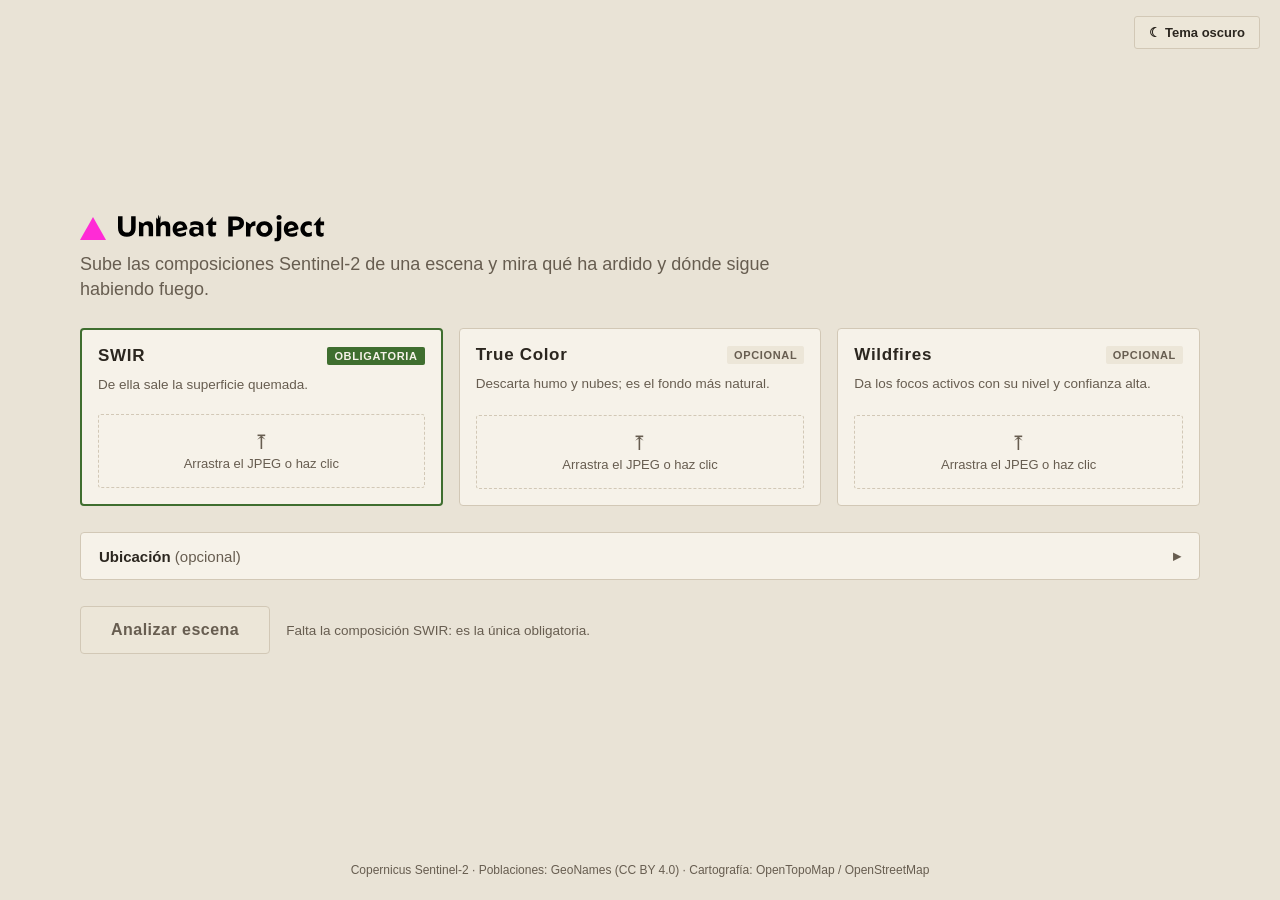
==== commit 16c07bbc: "feat: la marca usa el logotipo en vez del texto Las tres cabeceras (nueva escena, análisis y espacio" ====
--- a/web/index.html
+++ b/web/index.html
@@ -30,7 +30,7 @@
         </div>
         <div class="new__col">
           <header>
-            <div class="brand"><span class="brand__mark"></span><span class="brand__name">UNHEAT PROJECT</span></div>
+            <div class="brand"><span class="brand__mark"></span><span class="brand__name" role="img" aria-label="Unheat Project"></span></div>
             <p class="new__tagline">
               Sube las composiciones Sentinel‑2 de una escena y mira qué ha ardido y dónde sigue habiendo fuego.
             </p>
@@ -136,7 +136,7 @@
 
       <!-- ===== Análisis en curso ===== -->
       <main id="screen-load" class="load" role="status" hidden>
-        <div class="brand"><span class="brand__mark"></span><span class="brand__name">UNHEAT PROJECT</span></div>
+        <div class="brand"><span class="brand__mark"></span><span class="brand__name" role="img" aria-label="Unheat Project"></span></div>
         <div class="load__box">
           <div class="load__title">
             <span id="progress-text"></span>
@@ -150,7 +150,7 @@
       <!-- ===== Espacio de trabajo ===== -->
       <div id="screen-work" class="workspace" hidden>
         <header class="top">
-          <div class="brand brand--sm"><span class="brand__mark"></span><span class="brand__name">UNHEAT PROJECT</span></div>
+          <div class="brand brand--sm"><span class="brand__mark"></span><span class="brand__name" role="img" aria-label="Unheat Project"></span></div>
           <div id="scene-chips" class="chips" aria-label="Escena"></div>
           <button type="button" class="btn" data-theme-toggle aria-label="Cambiar tema"></button>
           <button type="button" id="new-scene" class="btn btn--outline">Nueva escena</button>
--- a/web/css/app.css
+++ b/web/css/app.css
@@ -56,8 +56,11 @@
 /* marca */
 .brand { display:flex; align-items:center; gap:12px; }
 .brand__mark { width:0; height:0; border-left:13px solid transparent; border-right:13px solid transparent; border-bottom:23px solid var(--foc); }
-.brand__name { font:700 26px var(--f); letter-spacing:.14em; white-space:nowrap; }
-.brand--sm { gap:9px; } .brand--sm .brand__mark { border-left-width:8px; border-right-width:8px; border-bottom-width:14px; } .brand--sm .brand__name { font-size:14px; }
+/* El nombre es el logotipo de `web/assets/`: blanco sobre el tema oscuro y negro sobre el
+   claro. Va de fondo de un hueco con la proporción del SVG, y lo nombra su `aria-label`. */
+.brand__name { flex:none; height:27px; aspect-ratio:207/27; background:center/contain no-repeat url("../assets/title_white.svg"); }
+[data-theme="light"] .brand__name { background-image:url("../assets/title_black.svg"); }
+.brand--sm { gap:9px; } .brand--sm .brand__mark { border-left-width:8px; border-right-width:8px; border-bottom-width:14px; } .brand--sm .brand__name { height:15px; }
 
 /* etiquetas de estado */
 .tag { display:inline-block; font:700 11px var(--f); letter-spacing:.06em; text-transform:uppercase; padding:3px 7px; border-radius:var(--r1); white-space:nowrap; background:var(--panel2); color:var(--mu); }
